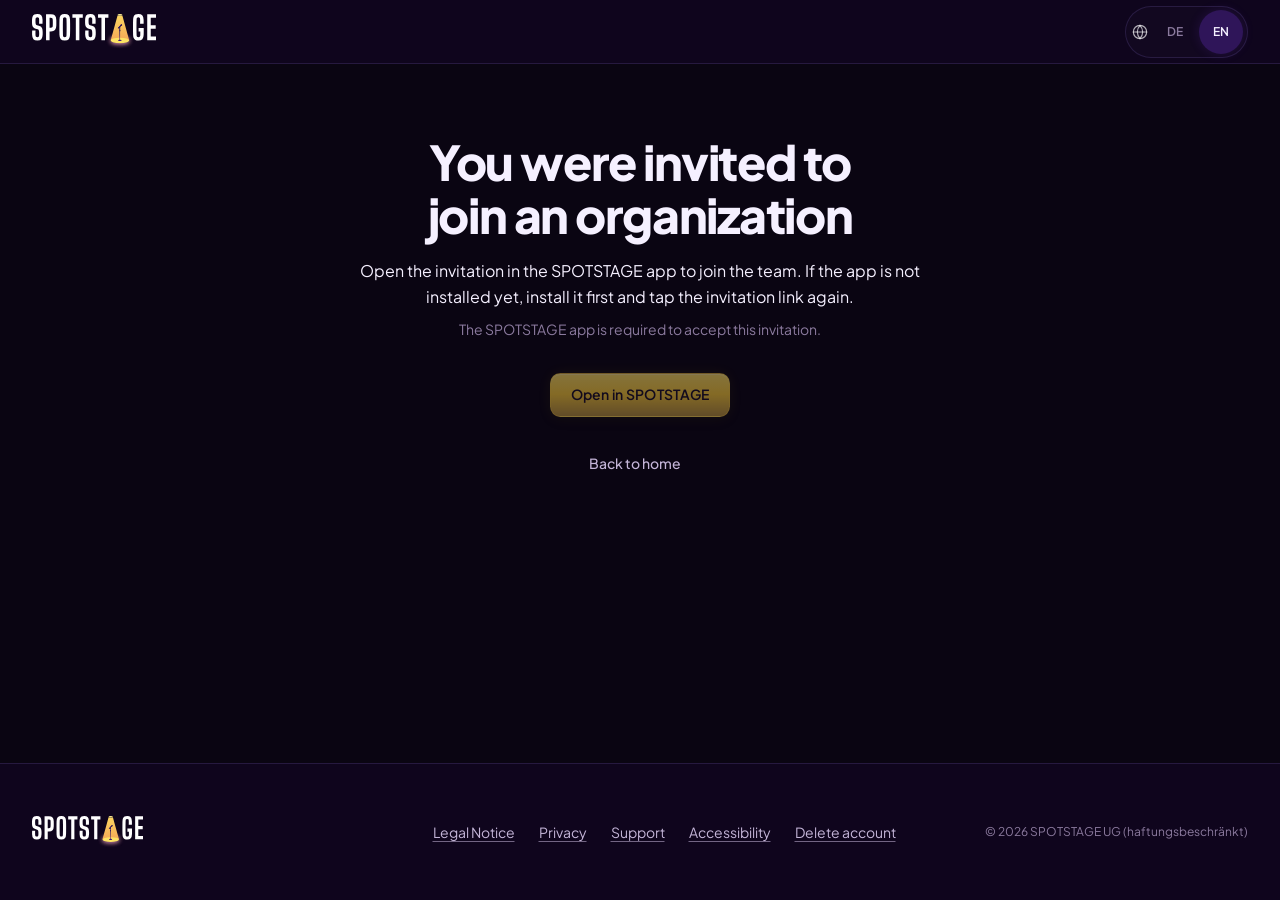
==== org/invite/index.html @ 80bb533e "feat: add Android App Links for organization invites" ====
<!DOCTYPE html>
<html lang="de">
<head>
  <meta charset="UTF-8">
  <meta name="viewport" content="width=device-width, initial-scale=1.0">
  <link rel="icon" href="/images/favicon/favicon.ico" sizes="48x48">
  <link rel="icon" href="/images/favicon/favicon.svg" type="image/svg+xml">
  <link rel="icon" href="/images/favicon/favicon-96x96.png" type="image/png" sizes="96x96">
  <link rel="apple-touch-icon" href="/images/favicon/apple-touch-icon.png">
  <link rel="manifest" href="/images/favicon/site.webmanifest">
  <meta name="theme-color" content="#0d0719">
  <meta name="description" content="Organisationseinladung | SPOTSTAGE" data-i18n-attr="invite.metaDescription:content">
  <title data-i18n="invite.metaTitle">Organisationseinladung | SPOTSTAGE</title>
  <link rel="canonical" href="https://spotstage.app/org/invite">
  <link rel="stylesheet" href="/css/styles.css">
</head>
<body class="invite-page">

  <a href="#main-content" class="skip-link" data-i18n="a11y.skipToMain">Zum Hauptinhalt springen</a>

  <header class="site-header" id="site-header">
    <div class="container site-header__inner">
      <a href="/" class="site-header__logo" data-i18n-attr="logo.ariaHome:aria-label">
        <img src="/images/logo/spotstage_logo.svg" alt="" width="160" height="46">
        <span class="sr-only">SPOTSTAGE</span>
      </a>

      <div class="site-header__actions">
        <div class="lang-switch" role="group" data-i18n-attr="lang.switchAria:aria-label">
          <span class="lang-switch__icon" aria-hidden="true">
            <svg xmlns="http://www.w3.org/2000/svg" width="16" height="16" viewBox="0 0 24 24" fill="none" stroke="currentColor" stroke-width="1.75" stroke-linecap="round" stroke-linejoin="round" focusable="false">
              <circle cx="12" cy="12" r="10"/>
              <path d="M2 12h20"/>
              <path d="M12 2a15.3 15.3 0 0 1 4 10 15.3 15.3 0 0 1-4 10 15.3 15.3 0 0 1-4-10 15.3 15.3 0 0 1 4-10z"/>
            </svg>
          </span>
          <button type="button" class="lang-switch__btn is-active" data-locale="de" aria-pressed="true" data-i18n-attr="lang.activeDe:aria-label">DE</button>
          <button type="button" class="lang-switch__btn" data-locale="en" aria-pressed="false" data-i18n-attr="lang.labelEn:aria-label">EN</button>
        </div>
      </div>
    </div>
  </header>

  <main id="main-content">
    <section class="section section--invite" aria-labelledby="invite-heading">
      <div class="container container--narrow invite-page__content">
        <h1 id="invite-heading" data-i18n="invite.headline">Du wurdest zu einer Organisation eingeladen</h1>
        <p class="invite-page__lead" data-i18n="invite.lead">
          Öffne die Einladung in der SPOTSTAGE-App, um dem Team beizutreten. Falls die App noch nicht installiert ist, installiere sie zuerst und tippe danach erneut auf den Einladungslink.
        </p>
        <p class="invite-page__hint" data-i18n="invite.hint">
          Die SPOTSTAGE-App wird benötigt, um die Einladung anzunehmen.
        </p>
        <div class="invite-page__actions">
          <a href="#" id="invite-open-app" class="vision__cta-btn invite-page__cta" data-i18n="invite.openInApp">
            In SPOTSTAGE öffnen
          </a>
        </div>
        <p class="invite-page__fallback">
          <a href="/" class="legal-page__back-link" data-i18n="invite.backToHome">Zur Startseite</a>
        </p>
      </div>
    </section>
  </main>

  <footer class="site-footer">
    <div class="container site-footer__inner">
      <div class="site-footer__brand">
        <a href="/" class="site-footer__logo" data-i18n-attr="logo.ariaHome:aria-label">
          <img src="/images/logo/spotstage_logo.svg" alt="" width="160" height="46">
          <span class="sr-only">SPOTSTAGE</span>
        </a>
      </div>
      <nav class="site-footer__nav" aria-label="Footer-Navigation" data-i18n-attr="footer.navAria:aria-label">
        <ul class="site-footer__list">
          <li><a href="/impressum.html" class="site-footer__link" data-i18n="footer.legalNotice">Impressum</a></li>
          <li><a href="/datenschutz.html" class="site-footer__link" data-i18n="footer.privacy">Datenschutz</a></li>
          <li><a href="/support.html" class="site-footer__link" data-i18n="footer.support">Support</a></li>
          <li><a href="/barrierefreiheit.html" class="site-footer__link" data-i18n="footer.accessibility">Barrierefreiheit</a></li>
          <li><a href="/account-loeschen.html" class="site-footer__link" data-i18n="footer.accountDeletion">Account löschen</a></li>
        </ul>
      </nav>
      <p class="site-footer__copy" data-i18n="footer.copyright">© 2026 SPOTSTAGE UG (haftungsbeschränkt)</p>
    </div>
  </footer>

  <script src="/js/translations.js"></script>
  <script src="/js/i18n.js" defer></script>
  <script src="/js/app.js" defer></script>
  <script src="/js/org-invite.js" defer></script>
</body>
</html>
---- css/styles.css ----
/* ==========================================================================
   SPOTSTAGE Website – Styles Foundation
   ========================================================================== */

@import url("fonts.css");

/* --------------------------------------------------------------------------
   CSS Custom Properties
   -------------------------------------------------------------------------- */

:root {
  /* Brand Colors */
  --color-bg-primary: #0a0512;
  --color-test: #100b32;
  --color-bg-secondary: #0f051d;
  --color-bg-elevated: #1e1033;
  --color-bg-card: rgba(30, 16, 51, 0.6);

  --color-purple: #7c3aed;
  --color-purple-light: #a78bfa;
  --color-purple-dark: #5b21b6;

  --color-gold: #d4a853;
  --color-gold-light: #e8c97a;
  --color-gold-dark: #b8923f;

  --gradient-divider: linear-gradient(
    90deg,
    transparent 0%,
    rgba(124, 58, 237, 0.4) 20%,
    rgba(200, 170, 255, 0.55) 50%,
    rgba(212, 168, 83, 0.4) 80%,
    transparent 100%
  );

  /* Audience semantics: Artists = yellow, Organizers = purple/lavender */
  --color-artists: #fecf39;
  --color-organizers: #b78cff;
  --color-artists-soft: rgba(254, 207, 57, 0.16);
  --color-organizers-soft: rgba(183, 140, 255, 0.16);
  --glow-artists: 0 0 36px rgba(254, 207, 57, 0.28);
  --glow-organizers: 0 0 36px rgba(183, 140, 255, 0.32);

  --color-text-primary: #f5f0ff;
  --color-text-secondary: #c4b5d8;
  --color-text-muted: #8b7a9e;

  --color-border: rgba(167, 139, 250, 0.15);
  --color-border-gold: rgba(212, 168, 83, 0.3);

  /* Spotlight */
  --spotlight-color: rgba(124, 58, 237, 0.25);
  --spotlight-gold: rgba(212, 168, 83, 0.08);

  /* Typography */
  --font-family-base: "Plus Jakarta Sans", system-ui, -apple-system, "Segoe UI", Roboto, "Helvetica Neue", Arial, sans-serif;
  --font-family-heading: var(--font-family-base);

  /* Hero */
  --hero-container-max: 88rem;
  --hero-spotlight-gold: rgba(255, 224, 102, 0.55);
  --hero-spotlight-purple: rgba(124, 58, 237, 0.5);
  --hero-spotlight-ambient: rgba(91, 33, 182, 0.35);
  --hero-spotlight-stage: rgba(255, 224, 102, 0.45);
  --hero-phone-shadow:
    0 0 0 1px rgba(167, 139, 250, 0.35),
    0 28px 72px rgba(0, 0, 0, 0.55),
    0 0 72px rgba(124, 58, 237, 0.4);

  --font-size-xs: 0.75rem;
  --font-size-sm: 0.875rem;
  --font-size-base: 1rem;
  --font-size-lg: 1.125rem;
  --font-size-xl: 1.25rem;
  --font-size-2xl: 1.5rem;
  --font-size-3xl: 2rem;
  --font-size-4xl: 2.5rem;
  --font-size-5xl: 3rem;
  --font-size-6xl: 3.75rem;
  --font-size-hero: 4.25rem;

  --font-weight-normal: 400;
  --font-weight-medium: 500;
  --font-weight-semibold: 600;
  --font-weight-bold: 700;
  --font-weight-extrabold: 800;

  --line-height-tight: 1.2;
  --line-height-base: 1.6;
  --line-height-relaxed: 1.75;

  --letter-spacing-tight: -0.02em;
  --letter-spacing-wide: 0.05em;

  /* Spacing */
  --space-xs: 0.25rem;
  --space-sm: 0.5rem;
  --space-md: 1rem;
  --space-lg: 1.5rem;
  --space-xl: 2rem;
  --space-2xl: 3rem;
  --space-3xl: 4rem;
  --space-4xl: 6rem;

  /* Layout */
  --container-max: 72rem;
  --container-narrow: 48rem;
  --container-padding: var(--space-md);

  --header-height: 4rem;

  /* Focus (WCAG 2.4.7) */
  --focus-ring-color: var(--color-purple-light);
  --focus-ring-width: 2px;
  --focus-ring-offset: 3px;

  /* Borders & Radius */
  --radius-sm: 0.375rem;
  --radius-md: 0.75rem;
  --radius-lg: 1rem;
  --radius-xl: 1.5rem;
  --radius-full: 9999px;

  /* Shadows */
  --shadow-sm: 0 1px 2px rgba(0, 0, 0, 0.3);
  --shadow-md: 0 4px 12px rgba(0, 0, 0, 0.4);
  --shadow-lg: 0 8px 32px rgba(0, 0, 0, 0.5);
  --shadow-glow-purple: 0 0 40px rgba(124, 58, 237, 0.3);
  --shadow-glow-gold: 0 0 30px rgba(212, 168, 83, 0.2);

  /* Transitions */
  --transition-fast: 150ms ease;
  --transition-base: 250ms ease;
  --transition-slow: 400ms ease;

  /* Breakpoints (reference – used in media queries below) */
  /* sm: 640px | md: 768px | lg: 1024px | xl: 1280px */
}

/* --------------------------------------------------------------------------
   Global Reset
   -------------------------------------------------------------------------- */

*,
*::before,
*::after {
  box-sizing: border-box;
}

* {
  margin: 0;
  padding: 0;
}

html {
  scroll-behavior: smooth;
  -webkit-text-size-adjust: 100%;
}

@media (prefers-reduced-motion: reduce) {
  html {
    scroll-behavior: auto;
  }

  *,
  *::before,
  *::after {
    animation-duration: 0.01ms !important;
    animation-iteration-count: 1 !important;
    transition-duration: 0.01ms !important;
  }
}

body {
  font-family: var(--font-family-base);
  font-size: var(--font-size-base);
  font-weight: var(--font-weight-normal);
  line-height: var(--line-height-base);
  color: var(--color-text-primary);
  background-color: var(--color-bg-primary);
  min-height: 100vh;
  min-height: 100dvh;
  display: flex;
  flex-direction: column;
  -webkit-font-smoothing: antialiased;
  -moz-osx-font-smoothing: grayscale;
}

#main-content {
  flex: 1 0 auto;
}

#main-content:focus {
  outline: none;
}

:where(section[id], [id="hero"], [id="benefits"], [id="how-it-works"], [id="future-categories"], [id="download"]) {
  scroll-margin-top: calc(var(--header-height) + 0.75rem);
}

/* Skip link – first focusable element */
.skip-link {
  position: fixed;
  top: 0.75rem;
  left: 0.75rem;
  z-index: 200;
  display: inline-flex;
  align-items: center;
  min-height: 2.75rem;
  padding: 0.5rem 1rem;
  font-size: var(--font-size-sm);
  font-weight: var(--font-weight-semibold);
  color: var(--color-bg-primary);
  background: var(--color-gold-light);
  border-radius: var(--radius-sm);
  box-shadow: var(--shadow-md);
  clip: rect(0 0 0 0);
  clip-path: inset(50%);
  overflow: hidden;
  white-space: nowrap;
}

.skip-link:focus,
.skip-link:focus-visible {
  clip: auto;
  clip-path: none;
  overflow: visible;
  outline: var(--focus-ring-width) solid var(--color-text-primary);
  outline-offset: var(--focus-ring-offset);
}

/* Shared focus ring for controls without bespoke styles */
.nav-toggle:focus-visible,
.lang-switch__btn:focus-visible {
  outline: var(--focus-ring-width) solid var(--focus-ring-color);
  outline-offset: var(--focus-ring-offset);
  border-radius: var(--radius-sm);
}

@media (forced-colors: active) {
  .skip-link:focus-visible,
  .nav-toggle:focus-visible,
  .lang-switch__btn:focus-visible,
  .site-nav__link:focus-visible,
  .site-footer__link:focus-visible,
  .legal-page__link:focus-visible,
  .legal-page__back-link:focus-visible,
  .howto__switch-btn:focus-visible,
  .how-showcase__arrow:focus-visible,
  .how-showcase__dot:focus-visible,
  .vision__cta-btn:focus-visible {
    outline: 2px solid Highlight;
    outline-offset: 2px;
  }

  .howto__switch-btn.is-active,
  .lang-switch__btn.is-active,
  .how-showcase__dot.is-active {
    border: 2px solid Highlight;
  }
}

img,
picture,
video,
svg {
  display: block;
  max-width: 100%;
  height: auto;
}

input,
button,
textarea,
select {
  font: inherit;
  color: inherit;
}

a {
  color: var(--color-gold-light);
  text-decoration: none;
  transition: color var(--transition-fast);
}

a:hover {
  color: var(--color-gold);
}

ul,
ol {
  list-style: none;
}

button {
  cursor: pointer;
  background: none;
  border: none;
}

/* --------------------------------------------------------------------------
   Typography System
   -------------------------------------------------------------------------- */

h1, h2, h3, h4, h5, h6 {
  font-family: var(--font-family-heading);
  font-weight: var(--font-weight-bold);
  line-height: var(--line-height-tight);
  letter-spacing: var(--letter-spacing-tight);
  color: var(--color-text-primary);
}

h1 { font-size: var(--font-size-4xl); }
h2 { font-size: var(--font-size-3xl); }
h3 { font-size: var(--font-size-xl); }
h4 { font-size: var(--font-size-lg); }

p {
  color: var(--color-text-secondary);
}

.legal-page__back {
  margin-bottom: clamp(1.5rem, 4vw, 2rem);
}

.legal-page__back-link {
  display: inline-flex;
  align-items: center;
  gap: 0.45rem;
  min-height: 2.75rem;
  padding: 0.35rem 0.65rem 0.35rem 0.25rem;
  margin-left: -0.25rem;
  font-size: var(--font-size-sm);
  font-weight: var(--font-weight-medium);
  color: var(--color-text-secondary);
  border-radius: var(--radius-sm);
  transition:
    color 180ms ease,
    text-shadow 220ms ease,
    background-color 180ms ease;
}

.legal-page__back-link svg {
  flex-shrink: 0;
  opacity: 0.85;
}

.legal-page__back-link:hover {
  color: var(--color-gold-light);
  text-shadow: 0 0 12px rgba(254, 207, 57, 0.18);
}

.legal-page__back-link:focus-visible {
  color: var(--color-gold-light);
  outline: 2px solid var(--color-purple-light);
  outline-offset: 3px;
  background: rgba(124, 58, 237, 0.1);
}

.legal-page__intro {
  margin-top: calc(var(--space-sm) * -1);
  margin-bottom: var(--space-lg);
  font-size: var(--font-size-sm);
  color: var(--color-text-muted);
}

.legal-page__address {
  margin-bottom: var(--space-md);
  font-style: normal;
  line-height: 1.65;
  color: var(--color-text-secondary);
}

.legal-page__section {
  margin-bottom: clamp(1.75rem, 3.5vw, 2.35rem);
}

.legal-page__section .section--legal__subheading {
  margin-top: 0;
  margin-bottom: 0.75rem;
}

.legal-page__section .section--legal__subheading:first-child {
  margin-top: 0;
}

.legal-page__content {
  max-width: 50rem;
  font-size: 1rem;
  line-height: 1.7;
  color: rgba(228, 218, 245, 0.94);
}

.container--narrow.legal-page__content {
  max-width: 50rem;
}

.legal-page__list {
  margin: 0 0 1rem;
  padding-left: 1.35rem;
  color: rgba(228, 218, 245, 0.94);
}

.legal-page__list li {
  margin-bottom: 0.5rem;
  line-height: 1.7;
  padding-left: 0.15rem;
}

.legal-page__list li:last-child {
  margin-bottom: 0;
}

.legal-page__content p,
.legal-page__content li {
  font-size: 1rem;
  line-height: 1.7;
  color: rgba(228, 218, 245, 0.94);
}

.legal-page__content .legal-page__link {
  overflow-wrap: anywhere;
  word-break: break-word;
}

.legal-page__optional:empty {
  display: none;
}

.section--legal h1 {
  margin-bottom: clamp(1.5rem, 3.5vw, 2.25rem);
  font-size: clamp(1.875rem, 4.5vw, 2.375rem);
  line-height: 1.2;
  letter-spacing: var(--letter-spacing-tight);
}

.section--legal .legal-page__content > h1 {
  margin-top: 0;
}

.section--legal h2,
.section--legal__subheading {
  margin-top: var(--space-xl);
  margin-bottom: var(--space-sm);
  font-size: clamp(1.125rem, 2.2vw, 1.35rem);
  font-weight: var(--font-weight-semibold);
  line-height: 1.35;
  color: var(--color-text-primary);
  overflow-wrap: break-word;
}

.section--legal p {
  margin-bottom: 1rem;
}

.section--legal__note {
  margin-top: clamp(2rem, 4vw, 2.75rem);
  padding-top: var(--space-sm);
  font-size: var(--font-size-sm);
  color: var(--color-text-muted);
}

.legal-page__link {
  font-weight: var(--font-weight-medium);
  color: var(--color-gold-light);
  text-decoration: underline;
  text-underline-offset: 0.2em;
}

.legal-page__link:hover {
  color: var(--color-artists);
}

.legal-page__link:focus-visible {
  outline: 2px solid var(--color-purple-light);
  outline-offset: 3px;
}

/* --------------------------------------------------------------------------
   Container System
   -------------------------------------------------------------------------- */

.container {
  width: 100%;
  max-width: var(--container-max);
  margin-inline: auto;
  padding-inline: var(--container-padding);
}

.container--narrow {
  max-width: var(--container-narrow);
}

.container--wide {
  max-width: var(--hero-container-max);
}

/* --------------------------------------------------------------------------
   Utility Classes
   -------------------------------------------------------------------------- */

.sr-only {
  position: absolute;
  width: 1px;
  height: 1px;
  padding: 0;
  margin: -1px;
  overflow: hidden;
  clip: rect(0, 0, 0, 0);
  white-space: nowrap;
  border: 0;
}

.text-center { text-align: center; }
.text-gold { color: var(--color-gold); }
.text-purple { color: var(--color-purple-light); }
.text-muted { color: var(--color-text-muted); }

.visually-hidden-focusable:not(:focus):not(:focus-within) {
  position: absolute;
  width: 1px;
  height: 1px;
  overflow: hidden;
  clip: rect(0, 0, 0, 0);
}

/* --------------------------------------------------------------------------
   Spotlight Background Helpers
   -------------------------------------------------------------------------- */

.spotlight-bg {
  position: relative;
  overflow: hidden;
}

.spotlight-bg::before {
  content: "";
  position: absolute;
  inset: 0;
  background:
    radial-gradient(ellipse 80% 60% at 50% 0%, var(--spotlight-color), transparent 70%),
    radial-gradient(ellipse 50% 40% at 80% 20%, var(--spotlight-gold), transparent 60%);
  pointer-events: none;
  z-index: 0;
}

.spotlight-bg > .container {
  position: relative;
  z-index: 1;
}

/* --------------------------------------------------------------------------
   Buttons
   -------------------------------------------------------------------------- */

.btn {
  display: inline-flex;
  align-items: center;
  justify-content: center;
  gap: var(--space-sm);
  padding: var(--space-sm) var(--space-lg);
  font-size: var(--font-size-base);
  font-weight: var(--font-weight-semibold);
  line-height: 1;
  border-radius: var(--radius-full);
  border: 2px solid transparent;
  transition:
    background-color var(--transition-base),
    border-color var(--transition-base),
    color var(--transition-base),
    box-shadow var(--transition-base),
    transform var(--transition-fast);
  white-space: nowrap;
}

.btn:hover {
  transform: translateY(-1px);
}

.btn:active {
  transform: translateY(0);
}

.btn--primary {
  background: linear-gradient(135deg, var(--color-gold), var(--color-gold-dark));
  color: var(--color-bg-primary);
  box-shadow: var(--shadow-glow-gold);
}

.btn--primary:hover {
  color: var(--color-bg-primary);
  box-shadow: var(--shadow-glow-gold), var(--shadow-md);
}

.btn--secondary {
  background: transparent;
  color: var(--color-text-primary);
  border-color: var(--color-border-gold);
}

.btn--secondary:hover {
  color: var(--color-gold-light);
  border-color: var(--color-gold);
  background: rgba(212, 168, 83, 0.08);
}

.btn--store {
  min-width: 10rem;
}

/* --------------------------------------------------------------------------
   Cards
   -------------------------------------------------------------------------- */

.card {
  padding: var(--space-xl);
  background: var(--color-bg-card);
  border: 1px solid var(--color-border);
  border-radius: var(--radius-lg);
  backdrop-filter: blur(8px);
  transition:
    border-color var(--transition-base),
    box-shadow var(--transition-base);
}

.card:hover {
  border-color: var(--color-border-gold);
  box-shadow: var(--shadow-glow-purple);
}

.card--compact {
  padding: var(--space-lg);
}

.card__title {
  margin-bottom: var(--space-sm);
  font-size: var(--font-size-lg);
}

.card__text {
  font-size: var(--font-size-sm);
}

/* --------------------------------------------------------------------------
   Grid
   -------------------------------------------------------------------------- */

.grid {
  display: grid;
  gap: var(--space-lg);
}

.grid--3 {
  grid-template-columns: 1fr;
}

.grid--4 {
  grid-template-columns: 1fr;
}

/* --------------------------------------------------------------------------
   Sections
   -------------------------------------------------------------------------- */

.section {
  padding-block: var(--space-3xl);
}

.section--alt {
  background-color: var(--color-bg-secondary);
}


.section--download {
  position: relative;
  overflow: hidden;
  padding-block: clamp(4.5rem, 10vw, 7rem);
  background:
    radial-gradient(ellipse 60% 50% at 50% 0%, rgba(124, 58, 237, 0.14) 0%, transparent 65%),
    radial-gradient(ellipse 55% 42% at 50% 100%, rgba(254, 207, 57, 0.07) 0%, transparent 68%),
    linear-gradient(180deg, var(--color-bg-primary) 0%, #0b0614 48%, var(--color-bg-primary) 100%);
}

.section--legal {
  padding-block: clamp(2.5rem, 6vw, 4rem);
  padding-bottom: clamp(3.25rem, 8vw, 5.5rem);
}

.section__header {
  text-align: center;
  margin-bottom: var(--space-2xl);
  max-width: 40rem;
  margin-inline: auto;
}

.section__heading {
  margin-bottom: var(--space-md);
}

.section__subheading {
  font-size: var(--font-size-lg);
  color: var(--color-text-secondary);
  line-height: var(--line-height-base);
}

/* --------------------------------------------------------------------------
   Benefits Area – Comparison Layout
   -------------------------------------------------------------------------- */

@keyframes benefit-icon-glow {
  0%, 100% {
    box-shadow: 0 0 12px rgba(124, 58, 237, 0.08);
  }
  50% {
    box-shadow: 0 0 16px rgba(124, 58, 237, 0.18);
  }
}

@keyframes benefit-icon-glow-gold {
  0%, 100% {
    box-shadow: 0 0 12px rgba(255, 224, 102, 0.06);
  }
  50% {
    box-shadow: 0 0 16px rgba(255, 224, 102, 0.14);
  }
}

@keyframes comparison-divider-pulse {
  0%, 100% {
    opacity: 0.55;
  }
  50% {
    opacity: 0.9;
  }
}

.benefits-area {
  position: relative;
  overflow: hidden;
  background:
    radial-gradient(ellipse 55% 45% at 8% 28%, rgba(124, 58, 237, 0.13) 0%, transparent 72%),
    radial-gradient(ellipse 55% 45% at 92% 28%, rgba(212, 168, 83, 0.09) 0%, transparent 72%),
    radial-gradient(ellipse 70% 35% at 50% 100%, rgba(255, 224, 102, 0.05) 0%, transparent 68%),
    linear-gradient(180deg, var(--color-bg-primary) 0%, #0b0614 48%, var(--color-bg-primary) 100%);
}

.benefits-area__atmosphere {
  position: absolute;
  inset: 0;
  pointer-events: none;
  z-index: 0;
  background:
    radial-gradient(ellipse 40% 28% at 50% 72%, rgba(91, 33, 182, 0.08) 0%, transparent 70%);
}

.section--comparison,
.section--benefits-cta {
  position: relative;
  z-index: 1;
  background: transparent;
}

.section--comparison {
  padding-block: var(--space-2xl);
  padding-bottom: var(--space-lg);
}

.section--benefits-cta {
  padding-top: var(--space-md);
  padding-bottom: var(--space-3xl);
}

/* Intro */

.comparison__intro {
  text-align: center;
  max-width: 46rem;
  margin: 0 auto var(--space-xl);
}

.comparison__heading {
  margin-bottom: var(--space-md);
  font-size: clamp(var(--font-size-3xl), 5vw, var(--font-size-5xl));
  font-weight: var(--font-weight-extrabold);
  line-height: 1.05;
  letter-spacing: var(--letter-spacing-tight);
  text-wrap: balance;
  color: var(--color-text-primary);
}

.comparison__accent--artists,
.comparison__accent--gold {
  color: var(--color-artists);
  text-shadow: var(--glow-artists);
}

.comparison__accent--organizers,
.comparison__accent--purple {
  color: var(--color-organizers);
  text-shadow: var(--glow-organizers);
}

.comparison__subline {
  margin: 0 auto;
  max-width: 36rem;
  font-size: clamp(var(--font-size-base), 1.9vw, var(--font-size-lg));
  line-height: 1.55;
  color: rgba(245, 240, 255, 0.78);
}

/* Two-column comparison */

.comparison {
  display: grid;
  grid-template-columns: 1fr;
  gap: var(--space-lg);
}

.comparison__divider {
  position: relative;
  width: min(100%, 14rem);
  height: 1px;
  margin-inline: auto;
  background: var(--gradient-divider);
  animation: comparison-divider-pulse 8s ease-in-out infinite;
}

.comparison__panel {
  position: relative;
  overflow: hidden;
  padding: var(--space-md) var(--space-lg);
  border-radius: var(--radius-xl);
  border: 1px solid var(--color-border);
  background: linear-gradient(
    165deg,
    rgba(30, 16, 50, 0.72) 0%,
    rgba(18, 10, 32, 0.62) 50%,
    rgba(14, 8, 24, 0.7) 100%
  );
  backdrop-filter: blur(10px);
  box-shadow:
    inset 0 1px 0 rgba(255, 255, 255, 0.05),
    0 8px 28px rgba(0, 0, 0, 0.2);
}

.comparison__panel::before {
  content: "";
  position: absolute;
  width: 14rem;
  height: 14rem;
  border-radius: var(--radius-full);
  filter: blur(48px);
  pointer-events: none;
  opacity: 0.45;
}

.comparison__panel--artist {
  border-color: rgba(254, 207, 57, 0.26);
  border-top-color: rgba(254, 207, 57, 0.34);
  border-left-color: rgba(254, 207, 57, 0.3);
  background: linear-gradient(
    158deg,
    rgba(32, 26, 44, 0.74) 0%,
    rgba(24, 18, 36, 0.64) 48%,
    rgba(16, 12, 28, 0.72) 100%
  );
  box-shadow:
    inset 0 1px 0 rgba(254, 207, 57, 0.08),
    inset 0 0 48px rgba(254, 207, 57, 0.05),
    0 0 28px rgba(254, 207, 57, 0.08),
    0 8px 28px rgba(0, 0, 0, 0.22);
}

.comparison__panel--artist::before {
  top: -5rem;
  left: -4rem;
  background: rgba(254, 207, 57, 0.22);
}

.comparison__panel--organizer {
  border-color: rgba(167, 139, 250, 0.28);
  border-top-color: rgba(167, 139, 250, 0.36);
  border-right-color: rgba(124, 58, 237, 0.32);
  background: linear-gradient(
    158deg,
    rgba(40, 22, 68, 0.76) 0%,
    rgba(26, 14, 46, 0.64) 48%,
    rgba(16, 10, 30, 0.72) 100%
  );
  box-shadow:
    inset 0 1px 0 rgba(167, 139, 250, 0.1),
    inset 0 0 48px rgba(124, 58, 237, 0.07),
    0 0 28px rgba(124, 58, 237, 0.1),
    0 8px 28px rgba(0, 0, 0, 0.22);
}

.comparison__panel--organizer::before {
  top: -5rem;
  right: -4rem;
  left: auto;
  background: rgba(124, 58, 237, 0.28);
}

.comparison__panel-header {
  position: relative;
  z-index: 1;
  margin-bottom: var(--space-md);
  padding-bottom: var(--space-sm);
  border-bottom: 1px solid var(--color-border);
}

.comparison__panel--artist .comparison__panel-header {
  border-bottom-color: rgba(254, 207, 57, 0.2);
}

.comparison__panel--organizer .comparison__panel-header {
  border-bottom-color: rgba(167, 139, 250, 0.28);
}

.comparison__panel-title {
  margin-bottom: var(--space-xs);
  font-size: clamp(var(--font-size-xl), 2.5vw, var(--font-size-2xl));
  font-weight: var(--font-weight-bold);
  line-height: var(--line-height-tight);
  letter-spacing: var(--letter-spacing-tight);
}

.comparison__panel--artist .comparison__panel-title {
  color: var(--color-artists);
}

.comparison__panel--organizer  .comparison__panel-title {
  color: var(--color-organizers);
}

.comparison__panel--organizer .vision-card__title.comparison__panel-title {
  color: var(--color-organizers);
  margin-top: 1rem;
}

.comparison__panel-subline {
  margin: 0;
  font-size: var(--font-size-sm);
  font-weight: var(--font-weight-medium);
  color: rgba(245, 240, 255, 0.72);
}

.comparison__list {
  position: relative;
  z-index: 1;
  display: flex;
  flex-direction: column;
  gap: var(--space-sm);
}

/* Benefit items – icon left, text right */

.benefit-item {
  display: flex;
  align-items: flex-start;
  gap: var(--space-md);
  padding: var(--space-sm) var(--space-md);
  border-radius: var(--radius-md);
  border: 1px solid rgba(255, 255, 255, 0.05);
  background: rgba(255, 255, 255, 0.03);
  opacity: 0;
  transform: translateY(0.5rem);
  transition:
    opacity 0.32s ease var(--reveal-delay, 0ms),
    transform 0.32s ease var(--reveal-delay, 0ms),
    border-color var(--transition-fast),
    background-color var(--transition-fast);
}

.benefit-item.is-visible {
  opacity: 1;
  transform: translateY(0);
}

.benefit-item__icon {
  display: flex;
  align-items: center;
  justify-content: center;
  flex-shrink: 0;
  width: 2.875rem;
  height: 2.875rem;
  border-radius: var(--radius-full);
  transition:
    transform var(--transition-fast),
    box-shadow var(--transition-fast),
    border-color var(--transition-fast),
    filter var(--transition-fast);
}

.benefit-item__icon svg {
  width: 1.25rem;
  height: 1.25rem;
}

.benefit-item--purple {
  border-color: rgba(167, 139, 250, 0.14);
  background: rgba(124, 58, 237, 0.1);
}

.benefit-item--gold {
  border-color: rgba(255, 224, 102, 0.12);
  background: rgba(255, 224, 102, 0.05);
}

.benefit-item--purple .benefit-item__icon {
  border: 1px solid rgba(200, 170, 255, 0.45);
  background: linear-gradient(145deg, rgba(124, 58, 237, 0.38) 0%, rgba(91, 33, 182, 0.26) 100%);
  color: #d4c0ff;
  animation: benefit-icon-glow 7s ease-in-out infinite;
}

.benefit-item--gold .benefit-item__icon {
  border: 1px solid rgba(255, 224, 102, 0.38);
  background: linear-gradient(145deg, rgba(255, 224, 102, 0.22) 0%, rgba(232, 201, 122, 0.14) 100%);
  color: #ffe066;
  animation: benefit-icon-glow-gold 7s ease-in-out infinite;
}

.benefit-item__body {
  flex: 1;
  min-width: 0;
}

.benefit-item__title {
  margin: 0 0 0.2rem;
  font-size: var(--font-size-base);
  font-weight: var(--font-weight-bold);
  line-height: 1.25;
  color: var(--color-text-primary);
  letter-spacing: -0.01em;
}

.benefit-item__text {
  margin: 0;
  font-size: var(--font-size-xs);
  line-height: 1.45;
  color: var(--color-text-secondary);
}

@media (hover: hover) {
  .benefit-item:hover {
    border-color: rgba(167, 139, 250, 0.22);
    background: rgba(124, 58, 237, 0.14);
    transform: translateX(3px);
  }

  .benefit-item.is-visible:hover {
    transform: translateX(3px);
  }

  .benefit-item--gold:hover {
    border-color: rgba(255, 224, 102, 0.22);
    background: rgba(255, 224, 102, 0.08);
  }

  .benefit-item:hover .benefit-item__icon {
    transform: scale(1.05);
    filter: brightness(1.12);
  }

  .benefit-item--purple:hover .benefit-item__icon {
    box-shadow: 0 0 22px rgba(124, 58, 237, 0.32);
  }

  .benefit-item--gold:hover .benefit-item__icon {
    box-shadow: 0 0 22px rgba(255, 224, 102, 0.22);
  }
}

@media (prefers-reduced-motion: reduce) {
  .benefit-item {
    opacity: 1;
    transform: none;
    transition: border-color var(--transition-fast), background-color var(--transition-fast);
  }

  .benefit-item__icon {
    animation: none !important;
  }

  .comparison__divider {
    animation: none !important;
  }

  @media (hover: hover) {
    .benefit-item:hover,
    .benefit-item.is-visible:hover {
      transform: none;
    }

    .benefit-item:hover .benefit-item__icon {
      transform: none;
    }
  }
}

/* CTA */

.benefits-cta {
  display: flex;
  flex-direction: column;
  align-items: center;
  justify-content: center;
  gap: var(--space-md);
  max-width: 40rem;
  margin-inline: auto;
  padding: var(--space-lg) var(--space-md);
  border-radius: var(--radius-lg);
  text-align: center;
  border: 1px solid rgba(167, 139, 250, 0.12);
  background: rgba(18, 10, 32, 0.55);
  box-shadow: 0 8px 24px rgba(0, 0, 0, 0.18);
}

.benefits-cta__copy {
  display: flex;
  flex-direction: column;
  align-items: center;
  gap: var(--space-xs);
}

.benefits-cta__heading {
  margin: 0;
  font-size: clamp(var(--font-size-lg), 2.5vw, var(--font-size-xl));
  font-weight: var(--font-weight-bold);
  line-height: var(--line-height-tight);
  letter-spacing: var(--letter-spacing-tight);
}

.benefits-cta__text {
  margin: 0;
  font-size: var(--font-size-sm);
  line-height: 1.4;
  color: var(--color-text-muted);
}

.benefits-cta__stores {
  justify-content: center;
  animation: none;
}

.benefits-cta__stores .hero-section__store-badge {
  transition: opacity var(--transition-fast);
}

.benefits-cta__stores .hero-section__store-badge:hover {
  transform: none;
  box-shadow: none;
  filter: none;
  opacity: 0.88;
}

/* --------------------------------------------------------------------------
   Header & Navigation
   -------------------------------------------------------------------------- */

.site-header {
  position: sticky;
  top: 0;
  z-index: 100;
  height: var(--header-height);
  background: var(--color-bg-secondary);
  backdrop-filter: blur(12px);
  border-bottom: 1px solid var(--color-border);
}

.site-header__inner {
  display: flex;
  align-items: center;
  justify-content: space-between;
  gap: var(--space-md);
  height: 100%;
  max-width: var(--hero-container-max);
}

.site-header__logo {
  flex-shrink: 0;
}

.site-header__logo img {
  height: 2.25rem;
  width: auto;
}

.site-header__actions {
  display: flex;
  align-items: center;
  gap: var(--space-md);
  margin-left: auto;
  flex-shrink: 0;
}

.nav-toggle {
  display: flex;
  flex-direction: column;
  justify-content: center;
  flex: 0 0 auto;
  order: 3;
  gap: 5px;
  width: 2.75rem;
  height: 2.75rem;
  padding: var(--space-sm);
  z-index: 110;
  border-radius: var(--radius-sm);
}

.nav-toggle__bar {
  display: block;
  width: 100%;
  height: 2px;
  background-color: var(--color-text-primary);
  border-radius: var(--radius-full);
  transition: transform var(--transition-base), opacity var(--transition-base);
}

.nav-toggle[aria-expanded="true"] .nav-toggle__bar:nth-child(1) {
  transform: translateY(7px) rotate(45deg);
}

.nav-toggle[aria-expanded="true"] .nav-toggle__bar:nth-child(2) {
  opacity: 0;
}

.nav-toggle[aria-expanded="true"] .nav-toggle__bar:nth-child(3) {
  transform: translateY(-7px) rotate(-45deg);
}

.site-nav {
  display: none;
}

.site-nav__list {
  display: flex;
  flex-direction: column;
  gap: var(--space-md);
}

/* Mobile navigation overlay (< 1024px) */

body.nav-open {
  overflow: hidden;
}

body.nav-open .site-header,
body.nav-open .site-nav.is-open {
  touch-action: auto;
}

body.nav-open .site-header {
  z-index: 110;
  background: #0d0719;
  backdrop-filter: none;
  border-bottom-color: rgba(255, 255, 255, 0.06);
}

@media (max-width: 1023px) {
  body.nav-open .site-header__actions {
    gap: var(--space-lg);
  }

  body.nav-open .nav-toggle__bar {
    height: 1.5px;
  }

  .site-nav.is-open {
    display: block;
    position: fixed;
    top: var(--header-height);
    left: 0;
    right: 0;
    bottom: 0;
    z-index: 100;
    overflow-x: hidden;
    overflow-y: auto;
    overscroll-behavior: contain;
    -webkit-overflow-scrolling: touch;
    background:
      radial-gradient(
        circle at 85% 10%,
        rgba(126, 76, 255, 0.14),
        transparent 22rem
      ),
      linear-gradient(180deg, #0d0719 0%, #130a29 100%);
    animation: site-nav-overlay-in 220ms ease forwards;
  }

  .mobile-nav__inner {
    display: flex;
    flex-direction: column;
    width: 100%;
    min-height: 100%;
    padding:
      0.35rem 0
      max(1.5rem, env(safe-area-inset-bottom));
    animation: site-nav-panel-in 220ms ease forwards;
  }

  .mobile-nav__primary {
    flex: 0 0 auto;
  }

  .mobile-nav__links,
  .mobile-nav__cta {
    gap: 0;
    width: 100%;
    margin: 0;
    padding: 0;
    list-style: none;
  }

  .mobile-nav__links > li,
  .mobile-nav__cta > li {
    width: 100%;
  }

  .mobile-nav__cta-divider {
    height: 1px;
    margin: 0.5rem 1.5rem 0.15rem;
    background: rgba(255, 255, 255, 0.06);
  }

  .mobile-nav__links .site-nav__link,
  .mobile-nav__cta .site-nav__link {
    position: relative;
    z-index: 0;
    display: flex;
    align-items: center;
    justify-content: flex-start;
    width: 100%;
    min-height: 3.25rem;
    padding: 0.85rem 1.375rem;
    font-size: clamp(1.05rem, 4vw, 1.125rem);
    font-weight: var(--font-weight-semibold);
    color: rgba(235, 225, 255, 0.94);
    text-align: left;
    border-bottom: 1px solid rgba(255, 255, 255, 0.06);
    isolation: isolate;
    transition:
      color 180ms ease,
      text-shadow 220ms ease,
      transform 180ms ease;
  }

  .mobile-nav__cta .site-nav__link {
    border-bottom: none;
    margin-top: 0.15rem;
    padding-top: 1rem;
    padding-bottom: 1rem;
  }

  .mobile-nav__links .site-nav__link::before,
  .mobile-nav__cta .site-nav__link::before {
    content: "";
    position: absolute;
    left: 0.75rem;
    top: 50%;
    z-index: -1;
    width: min(18rem, 72%);
    height: 160%;
    border-radius: var(--radius-full);
    background:
      radial-gradient(
        ellipse at center,
        rgba(254, 207, 57, 0.18) 0%,
        rgba(214, 142, 255, 0.1) 42%,
        transparent 72%
      );
    filter: blur(12px);
    opacity: 0;
    pointer-events: none;
    transform: translateY(-50%) scale(0.94);
    transition:
      opacity 220ms ease,
      transform 220ms ease;
  }

  .mobile-nav__cta .site-nav__link::before {
    background:
      radial-gradient(
        ellipse at center,
        rgba(254, 207, 57, 0.28) 0%,
        rgba(254, 207, 57, 0.12) 40%,
        transparent 72%
      );
  }

  .mobile-nav__links .site-nav__link:hover,
  .mobile-nav__links .site-nav__link:focus-visible {
    color: #fff6cc;
    text-shadow: 0 0 14px rgba(254, 207, 57, 0.2);
    transform: translateX(3px);
  }

  .mobile-nav__links .site-nav__link:hover::before,
  .mobile-nav__links .site-nav__link:focus-visible::before {
    opacity: 1;
    transform: translateY(-50%) scale(1);
  }

  .mobile-nav__links .site-nav__link:focus-visible,
  .mobile-nav__cta .site-nav__link:focus-visible {
    outline: 2px solid var(--color-purple-light);
    outline-offset: -2px;
  }

  .mobile-nav__links .site-nav__link.is-active {
    color: #f8efd4;
    box-shadow: inset 3px 0 0 var(--color-artists);
    text-shadow: 0 0 10px rgba(254, 207, 57, 0.16);
  }

  .mobile-nav__links .site-nav__link.is-active::before {
    opacity: 0.45;
    transform: translateY(-50%) scale(0.98);
  }

  .mobile-nav__cta .site-nav__link--cta {
    color: var(--color-artists);
    font-weight: var(--font-weight-bold);
  }

  .mobile-nav__cta .site-nav__link--cta::after {
    content: "";
    flex-shrink: 0;
    width: 0.55rem;
    height: 0.55rem;
    margin-left: auto;
    border-right: 2px solid currentColor;
    border-bottom: 2px solid currentColor;
    transform: rotate(-45deg);
    opacity: 0.9;
    transition: transform 180ms ease;
  }

  .mobile-nav__cta .site-nav__link--cta:hover,
  .mobile-nav__cta .site-nav__link--cta:focus-visible {
    color: #fff0a8;
    text-shadow: 0 0 16px rgba(254, 207, 57, 0.28);
    transform: translateX(3px);
  }

  .mobile-nav__cta .site-nav__link--cta:hover::before,
  .mobile-nav__cta .site-nav__link--cta:focus-visible::before {
    opacity: 1;
    transform: translateY(-50%) scale(1);
  }

  .mobile-nav__cta .site-nav__link--cta:hover::after,
  .mobile-nav__cta .site-nav__link--cta:focus-visible::after {
    transform: rotate(-45deg) translate(2px, -2px);
  }

  .mobile-nav__cta .site-nav__link--cta.is-active {
    color: var(--color-artists);
    box-shadow: inset 3px 0 0 rgba(254, 207, 57, 0.75);
  }

  .mobile-nav__footer {
    margin-top: auto;
    padding:
      1.35rem 1.5rem
      max(0.5rem, env(safe-area-inset-bottom));
    border-top: 1px solid rgba(255, 255, 255, 0.06);
  }

  .mobile-nav__claim {
    margin: 0 0 0.85rem;
    max-width: 16rem;
    font-size: var(--font-size-sm);
    line-height: 1.45;
    color: rgba(200, 188, 230, 0.72);
  }

  .mobile-nav__legal-links {
    display: flex;
    flex-wrap: wrap;
    gap: 0.35rem 1rem;
    margin: 0;
    padding: 0;
    list-style: none;
  }

  .mobile-nav__legal-link {
    display: inline-flex;
    align-items: center;
    min-height: 2.5rem;
    padding: 0.2rem 0;
    font-size: var(--font-size-xs);
    color: rgba(180, 168, 210, 0.82);
    transition: color 180ms ease;
  }

  .mobile-nav__legal-link:hover {
    color: var(--color-gold-light);
  }

  .mobile-nav__legal-link:focus-visible {
    color: var(--color-gold-light);
    outline: 2px solid var(--color-purple-light);
    outline-offset: 3px;
    border-radius: var(--radius-sm);
  }
}

@keyframes site-nav-overlay-in {
  from {
    opacity: 0;
  }

  to {
    opacity: 1;
  }
}

@keyframes site-nav-panel-in {
  from {
    opacity: 0;
    transform: translateY(-8px);
  }

  to {
    opacity: 1;
    transform: translateY(0);
  }
}

@media (prefers-reduced-motion: reduce) {
  .site-nav.is-open,
  .site-nav__panel,
  .mobile-nav__inner {
    animation: none;
  }

  .mobile-nav__links .site-nav__link:hover,
  .mobile-nav__links .site-nav__link:focus-visible,
  .mobile-nav__cta .site-nav__link--cta:hover,
  .mobile-nav__cta .site-nav__link--cta:focus-visible {
    transform: none;
  }

  .mobile-nav__cta .site-nav__link--cta:hover::after,
  .mobile-nav__cta .site-nav__link--cta:focus-visible::after {
    transform: rotate(-45deg);
  }
}

.site-nav__list > li {
  overflow: visible;
}

.site-nav__link {
  position: relative;
  z-index: 0;
  display: inline-flex;
  align-items: center;
  justify-content: center;
  padding: var(--space-sm) 0;
  font-size: var(--font-size-lg);
  font-weight: var(--font-weight-medium);
  color: var(--color-text-primary);
  isolation: isolate;
  transition:
    color 180ms ease,
    text-shadow 220ms ease,
    transform 180ms ease;
}

.site-nav__link::before {
  content: "";
  position: absolute;
  left: 50%;
  top: 50%;
  z-index: -1;
  width: 130%;
  height: 200%;
  border-radius: var(--radius-full);
  background:
    radial-gradient(
      ellipse at center,
      rgba(254, 207, 57, 0.22) 0%,
      rgba(254, 207, 57, 0.12) 35%,
      rgba(214, 142, 255, 0.08) 55%,
      transparent 78%
    );
  filter: blur(14px);
  opacity: 0;
  pointer-events: none;
  transform: translate(-50%, -50%) scale(0.9);
  transition:
    opacity 220ms ease,
    transform 220ms ease,
    filter 220ms ease;
}

.site-nav__link--cta {
  color: var(--color-artists);
}

/* Touch / coarse pointer: keep hover minimal, no spotlight bloom */
@media (hover: none) {
  .site-nav__link:active,
  .site-nav__link.is-active {
    color: var(--color-gold-light);
  }

  .site-nav__link--cta:active,
  .site-nav__link--cta.is-active {
    color: var(--color-artists);
  }
}

/* Desktop pointer: spotlight hover, focus and active section */
@media (hover: hover) and (pointer: fine) {
  .site-nav__link:hover,
  .site-nav__link:focus-visible {
    color: #fff6cc;
    text-shadow:
      0 0 10px rgba(254, 207, 57, 0.35),
      0 0 24px rgba(254, 207, 57, 0.18);
    transform: translateY(-1px);
  }

  .site-nav__link:hover::before,
  .site-nav__link:focus-visible::before {
    opacity: 1;
    transform: translate(-50%, -50%) scale(1);
  }

  .site-nav__link.is-active {
    color: #f8efd4;
    text-shadow:
      0 0 8px rgba(254, 207, 57, 0.22),
      0 0 18px rgba(254, 207, 57, 0.1);
  }

  .site-nav__link.is-active::before {
    opacity: 0.55;
    transform: translate(-50%, -50%) scale(0.95);
  }

  .site-nav__link.is-active:hover,
  .site-nav__link.is-active:focus-visible {
    color: #fff6cc;
    text-shadow:
      0 0 10px rgba(254, 207, 57, 0.35),
      0 0 24px rgba(254, 207, 57, 0.18);
  }

  .site-nav__link.is-active:hover::before,
  .site-nav__link.is-active:focus-visible::before {
    opacity: 1;
    transform: translate(-50%, -50%) scale(1);
  }

  .site-nav__link--cta.is-active {
    color: var(--color-artists);
    text-shadow:
      0 0 8px rgba(254, 207, 57, 0.28),
      0 0 16px rgba(254, 207, 57, 0.12);
  }

  .site-nav__link--cta:hover,
  .site-nav__link--cta:focus-visible {
    color: #fff0a8;
  }
}

.site-nav__link:focus-visible {
  outline: 2px solid var(--color-purple-light);
  outline-offset: 4px;
}

@media (prefers-reduced-motion: reduce) {
  .site-nav__link,
  .site-nav__link::before {
    transition-duration: 0.01ms;
  }

  .site-nav__link:hover,
  .site-nav__link:focus-visible,
  .site-nav__link.is-active:hover,
  .site-nav__link.is-active:focus-visible {
    transform: none;
  }
}

/* Language switch */

.lang-switch {
  display: inline-flex;
  align-items: center;
  flex: 0 0 auto;
  order: 2;
  gap: 2px;
  min-width: 5.5rem;
  padding: 3px 4px 3px 6px;
  border-radius: var(--radius-full);
  border: 1px solid var(--color-border);
  background: rgba(20, 10, 36, 0.6);
}

.lang-switch__icon {
  display: inline-flex;
  align-items: center;
  justify-content: center;
  flex: 0 0 auto;
  width: 1rem;
  height: 1rem;
  margin-right: 0.2rem;
  color: rgba(255, 255, 255, 0.68);
}

.lang-switch__icon svg {
  display: block;
  width: 100%;
  height: 100%;
}

.lang-switch__btn {
  min-width: 2.75rem;
  min-height: 2.75rem;
  padding: 0.35rem 0.55rem;
  font-size: var(--font-size-xs);
  font-weight: var(--font-weight-semibold);
  letter-spacing: 0.04em;
  color: var(--color-text-muted);
  border-radius: var(--radius-full);
  transition:
    color var(--transition-fast),
    background-color var(--transition-fast);
}

.lang-switch__btn:hover {
  color: var(--color-text-primary);
}

.lang-switch__btn.is-active {
  color: var(--color-text-primary);
  background: rgba(124, 58, 237, 0.28);
  box-shadow: 0 0 12px rgba(124, 58, 237, 0.15);
}

/* --------------------------------------------------------------------------
   Hero Section
   -------------------------------------------------------------------------- */

.hero-section {
  position: relative;
  min-height: calc(100svh - var(--header-height));
  display: flex;
  align-items: center;
  padding-block: var(--space-lg);
  overflow: hidden;
  background:
    radial-gradient(circle at 8% 30%, rgba(59, 28, 133, 0.16), transparent 36%),
    radial-gradient(circle at 72% 8%, rgba(254, 207, 57, 0.06), transparent 28%),
    linear-gradient(165deg, #040612 0%, #0a0830 38%, #14104a 72%, #0b0824 100%);
}

.hero-section__spotlight {
  position: absolute;
  z-index: 0;
  left: 50%;
  bottom: 0;
  width: min(56rem, 160%);
  height: 220%;
  transform: translateX(-50%);
  pointer-events: none;
  overflow: visible;
}

.hero-section__spotlight::after {
  content: "";
  position: absolute;
  inset: 0;
  background-image:
    radial-gradient(circle, rgba(254, 207, 57, 0.18) 0 1px, transparent 1px),
    radial-gradient(circle, rgba(214, 142, 255, 0.14) 0 1px, transparent 1px);
  background-size: 180px 180px, 260px 260px;
  background-position: 50% 28%, 50% 48%;
  opacity: 0.18;
  filter: blur(0.4px);
}

.hero-section__spotlight-layer {
  position: absolute;
  left: 50%;
  transform: translateX(-50%);
  pointer-events: none;
}

/* Warm source glow bleeding from top, fading into purple haze */
.hero-section__spotlight-layer--gold {
  top: 0;
  width: 36rem;
  height: 55%;
  background:
    radial-gradient(
      ellipse 130% 16% at 50% 10%,
      rgba(255, 242, 190, 0.78) 0%,
      rgba(254, 207, 57, 0.46) 20%,
      rgba(255, 178, 92, 0.2) 42%,
      rgba(151, 71, 255, 0.1) 58%,
      transparent 76%
    ),
    radial-gradient(
      ellipse 75% 52% at 48% 38%,
      rgba(254, 207, 57, 0.18) 0%,
      rgba(180, 110, 255, 0.12) 36%,
      rgba(120, 40, 210, 0.06) 56%,
      transparent 74%
    );
  filter: blur(58px);
  opacity: 0.82;
  mix-blend-mode: screen;
}

.hero-section__spotlight-layer--gold::after {
  content: "";
  position: absolute;
  top: 6%;
  left: 50%;
  transform: translateX(-50%);
  width: 16rem;
  height: 11rem;
  background:
    radial-gradient(
      ellipse at center,
      rgba(255, 248, 220, 0.72) 0%,
      rgba(254, 207, 57, 0.34) 38%,
      rgba(255, 175, 95, 0.12) 58%,
      transparent 78%
    );
  filter: blur(44px);
  opacity: 0.85;
}

/* Large vertical purple fill behind phones */
.hero-section__spotlight-layer--purple {
  top: 18%;
  width: 62rem;
  height: 65%;
  background:
    radial-gradient(
      ellipse 52% 46% at 50% 40%,
      rgba(167, 95, 255, 0.48) 0%,
      rgba(140, 65, 230, 0.3) 24%,
      rgba(100, 45, 190, 0.16) 44%,
      rgba(59, 28, 133, 0.07) 64%,
      transparent 80%
    ),
    radial-gradient(
      ellipse 68% 32% at 50% 24%,
      rgba(180, 120, 255, 0.24) 0%,
      rgba(120, 40, 210, 0.12) 42%,
      transparent 72%
    );
  filter: blur(74px);
  opacity: 0.86;
  mix-blend-mode: screen;
}

/* Elliptical floor pool: cream center → gold → purple halo */
.hero-section__spotlight-layer--stage {
  bottom: -15%;
  width: 70rem;
  height: 9.5rem;
  background:
    radial-gradient(
      ellipse 48% 88% at 50% 50%,
      rgba(255, 244, 94, 0.959) 0%,
      rgba(255, 228, 165, 0.52) 14%,
      rgba(254, 207, 57, 0.26) 30%,
      rgba(151, 71, 255, 0.34) 54%,
      rgba(120, 40, 210, 0.14) 70%,
      transparent 90%
    );
  filter: blur(25px);
  opacity: 1;
  mix-blend-mode: screen;
}

@keyframes hero-float-left {
  0%, 100% { transform: translateY(0) rotate(0deg); }
  50% { transform: translateY(-15px) rotate(2deg); }
}

@keyframes hero-float-right {
  0%, 100% { transform: translateY(0) rotate(0deg); }
  50% { transform: translateY(-15px) rotate(-2deg); }
}

@keyframes hero-fade-up {
  from {
    opacity: 0;
    transform: translateY(1.25rem);
  }
  to {
    opacity: 1;
    transform: translateY(0);
  }
}

@keyframes hero-scroll-wheel {
  0% {
    opacity: 1;
    transform: translateX(-50%) translateY(0);
  }
  65% {
    opacity: 0.15;
    transform: translateX(-50%) translateY(0.5rem);
  }
  100% {
    opacity: 0;
    transform: translateX(-50%) translateY(0.5rem);
  }
}

@keyframes hero-scroll-chevron-pulse {
  0%, 100% {
    opacity: 0.22;
  }
  50% {
    opacity: 0.72;
  }
}

.hero-section__scroll-hint {
  position: absolute;
  left: 50%;
  bottom: clamp(0.75rem, 2.5vh, 1.25rem);
  z-index: 3;
  display: flex;
  flex-direction: column;
  align-items: center;
  gap: 0.5625rem;
  min-width: 44px;
  min-height: 44px;
  padding: 0.5rem;
  color: rgba(245, 240, 255, 0.68);
  text-decoration: none;
  transform: translateX(-50%);
  filter: drop-shadow(0 0 6px rgba(183, 140, 255, 0.18));
  opacity: 0;
  visibility: hidden;
  pointer-events: none;
  transition:
    opacity 0.55s ease,
    visibility 0.55s ease,
    color var(--transition-base),
    filter var(--transition-base);
}

.hero-section__scroll-hint.is-entered {
  opacity: 1;
  visibility: visible;
  pointer-events: auto;
}

.hero-section__scroll-hint.is-scrolled-away {
  opacity: 0;
  visibility: hidden;
  pointer-events: none;
}

.hero-section__scroll-hint:hover {
  color: rgba(245, 240, 255, 0.9);
  filter: drop-shadow(0 0 10px rgba(183, 140, 255, 0.32));
}

.hero-section__scroll-hint:focus-visible {
  outline: 2px solid var(--color-gold);
  outline-offset: 4px;
  border-radius: var(--radius-sm);
}

.hero-section__scroll-mouse {
  position: relative;
  flex-shrink: 0;
  width: 1.375rem;
  height: 2.25rem;
  border: 1px solid currentColor;
  border-radius: 0.75rem;
  opacity: 0.82;
}

.hero-section__scroll-wheel {
  position: absolute;
  left: 50%;
  top: 0.4375rem;
  width: 0.25rem;
  height: 0.25rem;
  border-radius: 50%;
  background-color: currentColor;
  transform: translateX(-50%);
  animation: hero-scroll-wheel 1.8s ease-in-out infinite;
}

.hero-section__scroll-chevrons {
  display: flex;
  flex-direction: column;
  align-items: center;
  gap: 0.125rem;
}

.hero-section__scroll-chevron {
  display: block;
  width: 0.4375rem;
  height: 0.4375rem;
  border-right: 1px solid currentColor;
  border-bottom: 1px solid currentColor;
  transform: rotate(45deg);
  animation: hero-scroll-chevron-pulse 1.8s ease-in-out infinite;
}

.hero-section__scroll-chevron:nth-child(2) {
  animation-delay: 0.22s;
}

@media (prefers-reduced-motion: reduce) {
  .hero-section__scroll-wheel,
  .hero-section__scroll-chevron {
    animation: none;
  }

  .hero-section__scroll-wheel {
    opacity: 0.65;
  }

  .hero-section__scroll-chevron {
    opacity: 0.45;
  }

  .hero-section__scroll-hint {
    transition-duration: 0.01ms;
  }
}

@media (max-width: 767px) {
  .hero-section__scroll-hint {
    display: none;
  }
}

@media (max-height: 580px) {
  .hero-section__scroll-hint {
    display: none;
  }
}

.hero-section__container {
  position: relative;
  z-index: 1;
  width: 100%;
  max-width: var(--hero-container-max);
}

.hero-section__content {
  position: relative;
  z-index: 2;
}

.hero-section__grid {
  display: flex;
  flex-direction: column;
  align-items: center;
  gap: var(--space-2xl);
  text-align: center;
}

/* Content */

.hero-section__copy {
  display: flex;
  flex-direction: column;
  align-items: center;
  width: 100%;
  max-width: 40rem;
  animation: hero-fade-up 0.8s ease both;
}

.hero-section__logo {
  display: inline-flex;
  flex-direction: column;
  align-items: center;
  margin-bottom: var(--space-md);
  transition: transform var(--transition-base), filter var(--transition-base);
}

.hero-section__logo img {
  height: 6.5rem;
  width: auto;
}

.hero-section__slogan {
  font-size: var(--font-size-xs);
  font-weight: var(--font-weight-semibold);
  letter-spacing: 0.14em;
  text-transform: uppercase;
  color: var(--color-text-primary);
  opacity: 0.85;
  margin-bottom: var(--space-md);
  width: fit-content;
  padding: var(--space-xs) 0;
  border-top: 1px solid #fff;
  border-bottom: 1px solid #fff;
  text-align: center;
  animation: hero-fade-up 0.8s ease 0.1s both;
}

.hero-section__headline {
  font-size: clamp(1.75rem, 5.5vw, 2.5rem);
  font-weight: var(--font-weight-extrabold);
  line-height: 1.15;
  letter-spacing: -0.02em;
  text-transform: uppercase;
  margin-top: var(--space-lg);
  margin-bottom: var(--space-md);
  animation: hero-fade-up 0.8s ease 0.2s both;
}

.hero-section__accent--gold,
.hero-section__accent--purple {
  font-size: 1.4em;
}

.hero-section__accent--gold {
  color: var(--color-artists);
  text-shadow: 0 0 48px rgba(254, 207, 57, 0.5);
}

.hero-section__accent--purple {
  color: var(--color-organizers);
  text-shadow: 0 0 48px rgba(183, 140, 255, 0.55);
}

.hero-section__subheadline {
  max-width: 36rem;
  margin-top: var(--space-lg);
  font-size: clamp(1.5rem, 1.6vw, 1.45rem);
  line-height: 1.45;
  font-weight: var(--font-weight-medium);
  color: rgb(255, 255, 255);
  letter-spacing: var(--letter-spacing-tight);
  margin-bottom: var(--space-lg);
  animation: hero-fade-up 0.8s ease 0.3s both;
}

.hero-section__subheadline span {
  font-weight: var(--font-weight-bold);
}


/* Hero action buttons */
.hero-section__actions {
  display: flex;
  flex-direction: column;
  gap: var(--space-sm);
  width: 100%;
  max-width: 20rem;
  margin-bottom: var(--space-lg);
  animation: hero-fade-up 0.8s ease 0.35s both;
}

.hero-section__btn {
  display: flex;
  align-items: center;
  justify-content: center;
  width: 100%;
  padding: var(--space-md) var(--space-xl);
  font-size: var(--font-size-sm);
  font-weight: var(--font-weight-bold);
  letter-spacing: 0.08em;
  text-transform: uppercase;
  border-radius: var(--radius-full);
  border: 2px solid transparent;
  transition:
    transform var(--transition-base),
    box-shadow var(--transition-base),
    background var(--transition-base),
    border-color var(--transition-base);
}

.hero-section__btn:hover {
  transform: translateY(-2px);
}

.hero-section__btn--primary {
  background: linear-gradient(135deg, #ffe066, #d4a853);
  color: #0a0512;
  box-shadow: 0 4px 24px rgba(255, 224, 102, 0.35), 0 0 40px rgba(212, 168, 83, 0.2);
}

.hero-section__btn--primary:hover {
  color: #0a0512;
  box-shadow: 0 8px 32px rgba(255, 224, 102, 0.45), 0 0 56px rgba(212, 168, 83, 0.3);
}

.hero-section__btn--ghost {
  background: transparent;
  color: var(--color-text-primary);
  border-color: rgba(124, 58, 237, 0.6);
  box-shadow: inset 0 0 20px rgba(124, 58, 237, 0.08);
}

.hero-section__btn--ghost:hover {
  color: var(--color-purple-light);
  border-color: var(--color-purple);
  background: rgba(124, 58, 237, 0.12);
}

.hero-section__stores {
  display: flex;
  flex-wrap: wrap;
  gap: var(--space-sm);
  justify-content: center;
  animation: hero-fade-up 0.8s ease 0.4s both;
}

.hero-section__store-badge {
  display: block;
  overflow: hidden;
  transition:
    transform var(--transition-base),
    box-shadow var(--transition-base),
    filter var(--transition-base);
}

.hero-section__store-badge--unavailable {
  cursor: default;
}

.hero-section__store-badge--unavailable:hover {
  transform: none;
  box-shadow: none;
  filter: none;
}

.hero-section__store-badge__media {
  position: relative;
  display: inline-block;
  overflow: hidden;
  border-radius: var(--radius-sm);
  line-height: 0;
}

.hero-section__store-badge--unavailable .hero-section__store-badge__media img {
  display: block;
  filter: grayscale(1);
  opacity: 0.42;
}

.hero-section__store-badge__label {
  position: absolute;
  inset: 0;
  display: flex;
  align-items: center;
  justify-content: center;
  padding: 0.2rem 0.45rem;
  font-size: clamp(0.5625rem, 1.8vw, 0.6875rem);
  font-weight: var(--font-weight-bold);
  line-height: 1.15;
  letter-spacing: 0.04em;
  text-align: center;
  text-transform: uppercase;
  color: var(--color-text-primary);
  background: rgba(10, 5, 18, 0.78);
  border: 1px solid rgba(167, 139, 250, 0.28);
  backdrop-filter: blur(2px);
}

.hero-section__store-badge img {
  display: block;
  width: auto;
  height: 2.75rem;
}

.hero-section__store-badge:hover {
  transform: translateY(-3px) scale(1.03);
  box-shadow: 0 8px 24px rgba(0, 0, 0, 0.5);
  filter: brightness(1.1);
}

.hero-section__store-badge--unavailable:hover,
.download-cta__stores .hero-section__store-badge--unavailable:hover,
.benefits-cta__stores .hero-section__store-badge--unavailable:hover {
  transform: none;
  box-shadow: none;
  filter: none;
}

/* Phone mockups */

.hero-section__phones {
  position: relative;
  display: flex;
  justify-content: center;
  align-items: flex-end;
  gap: 0;
  width: 100%;
  max-width: 100%;
  min-height: 16rem;
  padding-inline: var(--space-xs);
  z-index: 2;
  overflow: visible;
  animation: hero-fade-up 1s ease 0.5s both;
}

.hero-section__phone {
  position: relative;
  z-index: 1;
  margin: 0;
  flex: 0 1 auto;
}

.hero-section__phone-frame {
  position: relative;
  border-radius: 0;
  overflow: visible;
  box-shadow: none;
  transition:
    transform var(--transition-slow),
    filter var(--transition-slow);
}

.hero-section__phone-frame::after {
  display: none;
}

.hero-section__phone-screen {
  display: block;
  width: auto;
  max-width: 100%;
  height: clamp(15rem, 48vw, 17.5rem);
  border-radius: 0;
}

.hero-section__phone-label {
  margin-top: var(--space-sm);
  font-size: var(--font-size-xs);
  font-weight: var(--font-weight-semibold);
  letter-spacing: var(--letter-spacing-wide);
  text-transform: uppercase;
  color: var(--color-text-muted);
  text-align: center;
}

.hero-section__phone--artist {
  z-index: 2;
  margin-right: -1rem;
  animation: hero-float-left 6s ease-in-out infinite;
}

.hero-section__phone--organizer {
  z-index: 1;
  margin-left: -3rem;
  margin-bottom: -0.5rem;
  animation: hero-float-right 6s ease-in-out 1s infinite;
}

.hero-section__phone--artist .hero-section__phone-frame {
  transform: rotate(0deg);
}

.hero-section__phone--organizer .hero-section__phone-frame {
  transform: rotate(0deg) scale(0.96);
}

.hero-section__phone--artist .hero-section__phone-label {
  color: var(--color-gold);
}

.hero-section__phone--organizer .hero-section__phone-label {
  color: var(--color-purple-light);
}

/* --------------------------------------------------------------------------
   How It Works
   -------------------------------------------------------------------------- */

#how-it-works,
.section--howto {
  position: relative;
  overflow-x: clip;
  overflow-y: visible;
  min-height: clamp(40rem, 78vh, 52rem);
  padding: clamp(4.5rem, 7vw, 6.5rem) 0 clamp(5rem, 7vw, 6.5rem);
  background:
    radial-gradient(circle at 10% 14%, rgba(168, 112, 255, 0.36), transparent 24rem),
    radial-gradient(circle at 90% 14%, rgba(168, 112, 255, 0.32), transparent 24rem),
    radial-gradient(circle at 50% 38%, rgba(126, 76, 255, 0.22), transparent 38rem),
    radial-gradient(circle at 72% 68%, rgba(254, 207, 57, 0.28), transparent 28rem),
    radial-gradient(circle at 58% 58%, rgba(126, 76, 255, 0.3), transparent 36rem),
    linear-gradient(180deg, #1a1150 0%, #28125f 42%, #160a30 100%);
}

#how-it-works::before {
  content: "";
  position: absolute;
  inset: -6% -4% 18%;
  pointer-events: none;
  z-index: 0;
  background:
    radial-gradient(ellipse 48% 38% at 14% 8%, rgba(255, 255, 255, 0.07) 0%, transparent 58%),
    radial-gradient(ellipse 48% 38% at 86% 8%, rgba(255, 255, 255, 0.06) 0%, transparent 58%),
    radial-gradient(ellipse 60% 45% at 50% 32%, rgba(196, 181, 253, 0.2) 0%, transparent 72%),
    radial-gradient(ellipse 55% 42% at 18% 14%, rgba(196, 181, 253, 0.18) 0%, transparent 68%),
    radial-gradient(ellipse 55% 42% at 82% 14%, rgba(196, 181, 253, 0.15) 0%, transparent 68%),
    radial-gradient(ellipse 65% 48% at 68% 62%, rgba(254, 207, 57, 0.16) 0%, transparent 70%);
  filter: blur(32px);
}

.section--howto > .container {
  position: relative;
  z-index: 1;
}

.howto__header {
  text-align: center;
  max-width: 46rem;
  margin: 0 auto clamp(1.75rem, 3.5vw, 2.5rem);
}

.howto__eyebrow {
  margin-bottom: var(--space-sm);
  font-size: var(--font-size-sm);
  font-weight: var(--font-weight-semibold);
  letter-spacing: 0.1em;
  text-transform: uppercase;
  color: var(--color-artists);
}

.howto__title {
  margin-bottom: var(--space-md);
  font-size: clamp(2.4rem, 4.2vw, 4.25rem);
  font-weight: var(--font-weight-extrabold);
  line-height: 1.02;
  letter-spacing: var(--letter-spacing-tight);
  text-wrap: balance;
}

.howto__subtitle {
  margin: 0 auto;
  max-width: 42rem;
  font-size: clamp(var(--font-size-base), 1.8vw, var(--font-size-lg));
  line-height: 1.55;
  color: rgba(235, 224, 255, 0.82);
}

.howto__switch {
  display: flex;
  justify-content: center;
  width: fit-content;
  max-width: 100%;
  margin: 0 auto clamp(2rem, 3.5vw, 2.75rem);
  padding: 4px;
  border-radius: var(--radius-full);
  border: 1px solid rgba(167, 139, 250, 0.22);
  background: rgba(16, 4, 4, 0.55);
  backdrop-filter: blur(10px);
}

.howto__switch-btn {
  flex: 1 1 auto;
  min-height: 2.5rem;
  padding: 0.5rem 1rem;
  font-size: var(--font-size-sm);
  font-weight: var(--font-weight-medium);
  color: var(--color-text-muted);
  border-radius: var(--radius-full);
  white-space: nowrap;
  transition:
    color var(--transition-fast),
    background-color var(--transition-fast),
    box-shadow var(--transition-fast);
}

.howto__switch-btn:hover {
  color: var(--color-text-primary);
}

.howto__switch-btn:focus-visible {
  outline: 2px solid var(--color-purple-light);
  outline-offset: 2px;
}

.howto__switch-btn.is-active {
  color: var(--color-bg-primary);
}

.howto__switch-btn[data-audience="artist"].is-active {
  background: var(--color-artists);
  box-shadow: 0 0 18px rgba(254, 207, 57, 0.2);
}

.howto__switch-btn[data-audience="organizer"].is-active {
  background: var(--color-organizers);
  box-shadow: 0 0 18px rgba(183, 140, 255, 0.22);
}

/* Showcase slider */

.how-showcase {
  position: relative;
  max-width: 78rem;
  margin: clamp(2rem, 4vw, 3.25rem) auto 0;
  padding: 0 clamp(4.75rem, 6.5vw, 5.75rem) 2.75rem;
  min-height: 30rem;
}

.how-showcase__content {
  display: grid;
  grid-template-columns: 1fr;
  gap: clamp(2rem, 4vw, 3rem);
  max-width: 74rem;
  margin: 0 auto;
  min-height: clamp(22rem, 42vw, 28rem);
  transition:
    opacity 0.24s ease,
    transform 0.24s ease;
}

.how-showcase__content.is-changing {
  opacity: 0;
  transform: translateY(8px);
}

.how-showcase__content.is-entering {
  opacity: 0;
  transform: translateX(12px);
}

.how-showcase__content.is-entering-back {
  opacity: 0;
  transform: translateX(-12px);
}

.how-showcase__copy {
  display: flex;
  align-items: center;
  padding-block: 0.5rem;
}

.how-showcase__step {
  display: flex;
  flex-direction: column;
  max-width: 27rem;
}

.how-step-number {
  display: block;
  font-size: clamp(3.25rem, 5.5vw, 4.75rem);
  font-weight: 900;
  line-height: 0.88;
  letter-spacing: -0.03em;
  color: var(--color-artists);
  text-shadow:
    0 0 48px rgba(254, 207, 57, 0.32),
    0 2px 24px rgba(254, 207, 57, 0.12);
  opacity: 0.96;
}

.how-showcase[data-accent="organizers"] .how-step-number {
  color: var(--color-organizers);
  text-shadow:
    0 0 48px rgba(183, 140, 255, 0.28),
    0 2px 24px rgba(183, 140, 255, 0.1);
}

.how-step-title {
  margin: 0.65rem 0 0;
  font-size: clamp(2.05rem, 3.2vw, 3.15rem);
  font-weight: var(--font-weight-extrabold);
  line-height: 1.03;
  letter-spacing: var(--letter-spacing-tight);
  color: var(--color-text-primary);
  text-wrap: balance;
}

.how-step-text {
  margin: 1.05rem 0 0;
  max-width: 27rem;
  font-size: 1.06rem;
  line-height: 1.68;
  color: rgba(245, 240, 255, 0.86);
}

.how-showcase__visual {
  position: relative;
  min-height: clamp(24rem, 42vw, 30rem);
  overflow: visible;
}

/* UI stack */

.how-ui-stack {
  position: relative;
  width: 100%;
  height: 100%;
  min-height: clamp(24rem, 42vw, 30rem);
}

/* Stage floor glow — same visual language as .hero-section__spotlight-layer--stage */
.how-ui-stack__stage {
  position: absolute;
  left: 50%;
  bottom: -4%;
  z-index: 0;
  width: min(70rem, 108%);
  height: 9.5rem;
  pointer-events: none;
  transform: translateX(-50%);
  background:
    radial-gradient(
      ellipse 48% 88% at 50% 50%,
      rgba(255, 244, 94, 0.959) 0%,
      rgba(255, 228, 165, 0.52) 14%,
      rgba(254, 207, 57, 0.26) 30%,
      rgba(151, 71, 255, 0.34) 54%,
      rgba(120, 40, 210, 0.14) 70%,
      transparent 90%
    );
  filter: blur(25px);
  opacity: 0.92;
  mix-blend-mode: screen;
}

.how-ui-panel {
  position: absolute;
  padding: 1.1rem 1.25rem;
  border-radius: 1.45rem;
  border: 1px solid rgba(167, 139, 250, 0.18);
  background: linear-gradient(
    180deg,
    rgba(44, 28, 96, 0.94) 0%,
    rgba(24, 14, 56, 0.9) 100%
  );
  box-shadow:
    inset 0 1px 0 rgba(255, 255, 255, 0.08),
    0 28px 80px rgba(0, 0, 0, 0.38),
    0 0 52px rgba(126, 76, 255, 0.26);
  backdrop-filter: blur(14px);
  z-index: 3;
}

.how-ui-stack--artists .how-ui-panel {
  border-color: rgba(254, 207, 57, 0.2);
  box-shadow:
    inset 0 1px 0 rgba(255, 255, 255, 0.08),
    0 28px 80px rgba(0, 0, 0, 0.38),
    0 0 48px rgba(254, 207, 57, 0.2);
}

.how-ui-stack--organizers .how-ui-panel {
  border-color: rgba(183, 140, 255, 0.22);
  box-shadow:
    inset 0 1px 0 rgba(255, 255, 255, 0.08),
    0 28px 80px rgba(0, 0, 0, 0.38),
    0 0 48px rgba(183, 140, 255, 0.22);
}

.how-ui-panel--primary {
  top: 6%;
  right: 2%;
  width: min(24.5rem, 92%);
  transform: rotate(2deg);
  z-index: 4;
}

.how-ui-panel--secondary {
  top: 12%;
  left: -2%;
  width: min(20rem, 76%);
  transform: rotate(-6deg) translateY(12px);
  z-index: 2;
  opacity: 0.96;
}

.how-ui-panel__label {
  margin: 0 0 0.55rem;
  font-size: 0.66rem;
  font-weight: var(--font-weight-bold);
  letter-spacing: 0.11em;
  text-transform: uppercase;
  color: rgba(196, 181, 253, 0.88);
}

.how-ui-stack--artists .how-ui-panel__label {
  color: rgba(254, 207, 57, 0.8);
}

.how-ui-stack--organizers .how-ui-panel__label {
  color: rgba(183, 140, 255, 0.82);
}

.how-ui-panel__title {
  margin: 0;
  font-size: 1.22rem;
  font-weight: var(--font-weight-bold);
  line-height: 1.22;
  color: var(--color-text-primary);
}

.how-ui-panel__meta,
.how-ui-panel__detail {
  margin: 0.35rem 0 0;
  font-size: 0.82rem;
  line-height: 1.45;
  color: rgba(235, 224, 255, 0.72);
}

.how-ui-button {
  display: inline-flex;
  align-items: center;
  justify-content: center;
  margin-top: 0.9rem;
  width: 100%;
  padding: 0.72rem 1rem;
  font-size: 0.84rem;
  font-weight: var(--font-weight-bold);
  color: #1a0a32;
  border-radius: var(--radius-full);
  background: linear-gradient(135deg, #ffd84d 0%, #f5b800 100%);
  box-shadow:
    inset 0 1px 0 rgba(255, 255, 255, 0.35),
    0 10px 28px rgba(254, 207, 57, 0.34);
}

.how-ui-fields {
  margin: 0.65rem 0 0;
  display: grid;
  gap: 0.45rem;
}

.how-ui-fields__row {
  display: flex;
  justify-content: space-between;
  gap: 0.75rem;
  padding: 0.5rem 0.6rem;
  border-radius: var(--radius-md);
  background: rgba(124, 58, 237, 0.08);
  border: 1px solid rgba(167, 139, 250, 0.12);
}

.how-ui-fields__row dt {
  margin: 0;
  font-size: 0.72rem;
  color: rgba(196, 181, 253, 0.75);
}

.how-ui-fields__row dd {
  margin: 0;
  font-size: 0.78rem;
  font-weight: var(--font-weight-semibold);
  color: var(--color-text-primary);
  text-align: right;
}

.how-ui-list {
  margin: 0.55rem 0 0;
  padding: 0;
  list-style: none;
  display: grid;
  gap: 0;
  border-radius: var(--radius-md);
  border: 1px solid rgba(255, 255, 255, 0.08);
  background: rgba(0, 0, 0, 0.12);
  overflow: hidden;
}

.how-ui-list__item {
  padding: 0.55rem 0.65rem;
  border-radius: 0;
  background: transparent;
  border: none;
  border-bottom: 1px solid rgba(255, 255, 255, 0.07);
}

.how-ui-list__item:last-child {
  border-bottom: none;
}

.how-ui-list__main {
  display: flex;
  align-items: center;
  justify-content: space-between;
  gap: 0.5rem;
}

.how-ui-list__title {
  font-size: 0.78rem;
  font-weight: var(--font-weight-semibold);
  color: var(--color-text-primary);
}

.how-ui-list__meta {
  display: block;
  margin-top: 0.15rem;
  font-size: 0.68rem;
  color: var(--color-text-muted);
}

.how-ui-list__badge,
.how-ui-slot-badge {
  flex-shrink: 0;
  font-size: 0.62rem;
  font-weight: var(--font-weight-bold);
  color: rgba(196, 181, 253, 0.85);
}

.how-ui-list--status .how-ui-list__item--success {
  border-left: 2px solid rgba(74, 222, 128, 0.45);
  background: rgba(74, 222, 128, 0.04);
}

.how-ui-list--status .how-ui-list__item--pending {
  border-left: 2px solid rgba(167, 139, 250, 0.4);
}

.how-ui-list--status .how-ui-list__item--declined {
  border-left: 2px solid rgba(248, 113, 113, 0.35);
  opacity: 0.88;
}

.how-ui-status {
  display: inline-flex;
  padding: 0.12rem 0.45rem;
  font-size: 0.58rem;
  font-weight: var(--font-weight-bold);
  letter-spacing: 0.04em;
  text-transform: uppercase;
  border-radius: var(--radius-full);
  border: 1px solid rgba(255, 255, 255, 0.1);
  background: rgba(124, 58, 237, 0.2);
  color: #c4b5fd;
}

.how-ui-status--success {
  background: rgba(74, 222, 128, 0.16);
  color: #86efac;
  border-color: rgba(74, 222, 128, 0.28);
}

.how-ui-status--gold {
  background: rgba(254, 207, 57, 0.16);
  color: #fecf39;
  border-color: rgba(254, 207, 57, 0.28);
}

.how-ui-status--pending {
  background: rgba(167, 139, 250, 0.16);
  color: #c4b5fd;
}

.how-ui-tags {
  display: flex;
  flex-wrap: wrap;
  gap: 0.3rem;
  margin-top: 0.55rem;
}

.how-ui-chip {
  padding: 0.15rem 0.45rem;
  font-size: 0.62rem;
  font-weight: var(--font-weight-medium);
  border-radius: var(--radius-full);
  border: 1px solid rgba(167, 139, 250, 0.22);
  background: rgba(124, 58, 237, 0.14);
  color: rgba(196, 181, 253, 0.92);
}

.how-ui-stack--artists .how-ui-chip {
  border-color: rgba(254, 207, 57, 0.28);
  background: rgba(254, 207, 57, 0.12);
  color: rgba(254, 207, 57, 0.95);
}

.how-ui-stack--organizers .how-ui-chip {
  border-color: rgba(183, 140, 255, 0.28);
  background: rgba(183, 140, 255, 0.12);
  color: rgba(196, 181, 253, 0.95);
}

.how-ui-card {
  position: absolute;
  z-index: 5;
  width: min(16.5rem, 46%);
  padding: 0.8rem 0.95rem;
  border-radius: 1.2rem;
  border: 1px solid rgba(167, 139, 250, 0.2);
  background: linear-gradient(
    180deg,
    rgba(46, 30, 98, 0.96) 0%,
    rgba(22, 12, 50, 0.92) 100%
  );
  box-shadow:
    inset 0 1px 0 rgba(255, 255, 255, 0.07),
    0 20px 48px rgba(0, 0, 0, 0.36),
    0 0 32px rgba(126, 76, 255, 0.18);
  backdrop-filter: blur(12px);
}

.how-ui-card--top {
  top: 0;
  right: -2%;
  transform: rotate(3deg);
}

.how-ui-card--bottom {
  right: 2%;
  bottom: 14%;
  transform: rotate(-2deg);
}

.how-ui-card__label {
  margin: 0 0 0.4rem;
  font-size: 0.6rem;
  font-weight: var(--font-weight-bold);
  letter-spacing: 0.1em;
  text-transform: uppercase;
  color: rgba(196, 181, 253, 0.82);
}

.how-ui-card__title {
  margin: 0;
  font-size: 0.92rem;
  font-weight: var(--font-weight-semibold);
  color: var(--color-text-primary);
}

.how-ui-card__meta {
  margin: 0.2rem 0 0;
  font-size: 0.72rem;
  color: var(--color-text-muted);
}

.how-ui-card__body .how-ui-status {
  margin-top: 0.35rem;
}

/* Navigation */

.how-showcase__arrow {
  position: absolute;
  top: 50%;
  transform: translateY(-50%);
  z-index: 12;
  display: inline-flex;
  align-items: center;
  justify-content: center;
  width: auto;
  height: auto;
  padding: 1rem;
  border: none;
  border-radius: 0;
  color: var(--color-artists);
  background: transparent;
  box-shadow: none;
  transition:
    color var(--transition-fast),
    transform var(--transition-fast),
    filter var(--transition-fast),
    opacity var(--transition-fast);
}

.how-showcase[data-accent="organizers"] .how-showcase__arrow{
  color: var(--color-organizers);
}

.how-showcase__arrow svg {
  display: block;
  width: 2.5rem;
  height: 2.5rem;
  stroke-width: 2.25;
}

.how-showcase__arrow--prev {
  left: clamp(0.35rem, 1.2vw, 0.85rem);
}

.how-showcase__arrow--next {
  right: clamp(0.35rem, 1.2vw, 0.85rem);
}

.how-showcase__arrow--prev:hover:not(:disabled) {
  filter: drop-shadow(0 0 14px rgba(254, 207, 57, 0.55));
  transform: translateY(-50%) translateX(-3px);
}

.how-showcase__arrow--next:hover:not(:disabled) {
  filter: drop-shadow(0 0 14px rgba(254, 207, 57, 0.55));
  transform: translateY(-50%) translateX(3px);
}

.how-showcase__arrow:focus-visible {
  outline: 2px solid var(--color-organizers);
  outline-offset: 3px;
}

.how-showcase__arrow:disabled {
  opacity: 0.28;
  cursor: not-allowed;
  filter: none;
}

.how-showcase__dots {
  display: flex;
  justify-content: center;
  align-items: center;
  gap: 0.7rem;
  width: 100%;
  margin-top: clamp(2rem, 3.5vw, 2.75rem);
}

.how-showcase__dot {
  width: 0.5rem;
  height: 0.5rem;
  padding: 0.5rem;
  border: 1px solid rgba(183, 140, 255, 0.55);
  border-radius: var(--radius-full);
  background: transparent;
  background-clip: content-box;
  cursor: pointer;
  transition:
    background-color 0.2s ease,
    border-color 0.2s ease;
}

.how-showcase__dot:hover {
  border-color: rgba(183, 140, 255, 0.8);
}

.how-showcase__dot.is-active {
  background: var(--color-artists);
  border-color: var(--color-artists);
}

.how-showcase[data-accent="organizers"] .how-showcase__dot.is-active {
  background: var(--color-organizers);
  border-color: var(--color-organizers);
}

.how-showcase__dot:focus-visible {
  outline: 2px solid var(--color-artists);
  outline-offset: 3px;
}

@media (max-width: 639px) {
  .howto__switch {
    flex-direction: column;
    width: 100%;
    border-radius: var(--radius-lg);
  }

  .howto__switch-btn {
    width: 100%;
    white-space: normal;
    text-align: center;
  }
}

@media (min-width: 1024px) {
  .how-showcase__content {
    grid-template-columns: minmax(18rem, 0.8fr) minmax(36rem, 1.35fr);
    align-items: center;
    gap: clamp(3rem, 6vw, 7rem);
    min-height: 28rem;
  }

  .how-showcase__arrow--prev {
    left: clamp(0.35rem, 1.2vw, 0.85rem);
  }

  .how-showcase__arrow--next {
    right: clamp(0.35rem, 1.2vw, 0.85rem);
  }
}

@media (max-width: 768px) {
  #how-it-works,
  .section--howto {
    min-height: auto;
    padding: clamp(3.5rem, 8vw, 5rem) 0 clamp(4rem, 8vw, 5.5rem);
  }

  .how-showcase {
    display: grid;
    grid-template-columns: auto 1fr auto;
    grid-template-rows: auto auto;
    gap: 1rem 0.75rem;
    align-items: center;
    margin-top: 2rem;
    padding: 0 0 2.5rem;
    min-height: auto;
  }

  .how-showcase__content {
    grid-column: 1 / -1;
    grid-row: 1;
    grid-template-columns: 1fr;
    gap: 2rem;
    min-height: auto;
  }

  .how-showcase__visual,
  .how-ui-stack {
    min-height: 21rem;
  }

  .how-ui-panel--primary {
    width: min(20.5rem, 94%);
    right: 0;
    top: 8%;
  }

  .how-ui-panel--secondary {
    width: min(16.5rem, 80%);
    left: -1%;
    top: 16%;
  }

  .how-ui-card {
    width: min(13.5rem, 50%);
  }

  .how-ui-card--bottom {
    bottom: 12%;
  }

  .how-showcase__arrow {
    position: static;
    transform: none;
    padding: 0.75rem;
  }

  .how-showcase__arrow svg {
    width: 2rem;
    height: 2rem;
  }

  .how-showcase__arrow--prev:hover:not(:disabled),
  .how-showcase__arrow--next:hover:not(:disabled) {
    transform: translateX(0);
  }

  .how-ui-stack__stage {
    width: min(38rem, 112%);
    height: 8rem;
    bottom: -2%;
    filter: blur(28px);
    opacity: 0.85;
  }

  .how-showcase__arrow--prev {
    grid-column: 1;
    grid-row: 2;
    justify-self: start;
  }

  .how-showcase__arrow--next {
    grid-column: 3;
    grid-row: 2;
    justify-self: end;
  }

  .how-showcase__dots {
    grid-column: 2;
    grid-row: 2;
    margin-top: 0.25rem;
  }

  .how-showcase__copy {
    padding-block: 0;
  }
}

@media (prefers-reduced-motion: reduce) {
  .how-showcase__content,
  .how-showcase__dot {
    transition: none;
  }

  .how-showcase__content.is-changing,
  .how-showcase__content.is-entering,
  .how-showcase__content.is-entering-back {
    opacity: 1;
    transform: none;
  }
}

/* --------------------------------------------------------------------------
   Vision / Roadmap
   -------------------------------------------------------------------------- */

.section--vision {
  position: relative;
  overflow-x: clip;
  overflow-y: visible;
  padding-block: clamp(5rem, 9vw, 7.5rem);
  background:
    radial-gradient(ellipse 55% 45% at 8% 28%, rgba(124, 58, 237, 0.13) 0%, transparent 72%),
    radial-gradient(ellipse 55% 45% at 92% 28%, rgba(212, 168, 83, 0.09) 0%, transparent 72%),
    radial-gradient(ellipse 70% 35% at 50% 100%, rgba(255, 224, 102, 0.05) 0%, transparent 68%),
    linear-gradient(180deg, var(--color-bg-primary) 0%, #0b0614 48%, var(--color-bg-primary) 100%);
}

.vision__atmosphere {
  position: absolute;
  inset: 0;
  pointer-events: none;
  z-index: 0;
  background:
    radial-gradient(ellipse 40% 28% at 50% 72%, rgba(91, 33, 182, 0.08) 0%, transparent 70%);
}

.vision__container {
  position: relative;
  z-index: 1;
}

.vision__header {
  text-align: center;
  max-width: 46rem;
  margin: 0 auto clamp(2rem, 4vw, 3.1rem);
}

.vision__eyebrow {
  margin-bottom: var(--space-md);
  font-size: var(--font-size-sm);
  font-weight: var(--font-weight-semibold);
  letter-spacing: 0.16em;
  text-transform: uppercase;
  color: var(--color-artists);
  text-shadow: 0 0 18px rgba(254, 207, 57, 0.22);
}

.vision__title {
  margin-bottom: var(--space-lg);
  font-size: clamp(2.25rem, 4.5vw, 3.75rem);
  font-weight: var(--font-weight-extrabold);
  line-height: 1.08;
  letter-spacing: var(--letter-spacing-tight);
  color: var(--color-text-primary);
}

.vision__subtitle {
  margin: 0 auto;
  max-width: 38rem;
  font-size: clamp(var(--font-size-base), 1.9vw, var(--font-size-xl));
  line-height: 1.6;
  color: rgba(240, 232, 255, 0.9);
}

.vision__grid {
  display: grid;
  grid-template-columns: 1fr;
  gap: calc(var(--space-lg) + 0.45rem);
  margin-bottom: clamp(2.75rem, 4.5vw, 3.65rem);
  padding-top: 1rem;
  padding-bottom: 0.75rem;
  overflow: visible;
}

.vision-card.comparison__panel {
  --vision-icon-size: 4rem;
  --vision-icon-overlap: -50%;
  --vision-badge-overlap: 50%;
  position: relative;
  display: flex;
  flex-direction: column;
  align-items: center;
  height: auto;
  overflow: visible;
  text-align: center;
  padding-top: calc(var(--space-md) + 0.85rem);
  padding-bottom: calc(var(--space-md) + 0.55rem);
  margin-top: 0;
  opacity: 0;
  transform: translateY(0.5rem);
  transition:
    opacity 480ms ease var(--reveal-delay, 0ms),
    transform 480ms ease var(--reveal-delay, 0ms),
    border-color var(--transition-base),
    box-shadow var(--transition-base);
}

.vision-card.is-visible {
  opacity: 1;
  transform: translateY(0);
}

.vision-card__icon {
  position: absolute;
  top: 0;
  left: 50%;
  z-index: 2;
  display: flex;
  align-items: center;
  justify-content: center;
  flex-shrink: 0;
  width: var(--vision-icon-size);
  height: var(--vision-icon-size);
  margin-bottom: 0;
  border-radius: var(--radius-full);
  transform: translate(-50%, var(--vision-icon-overlap));
  box-shadow: 0 4px 14px rgba(0, 0, 0, 0.26);
}

.vision-card__icon img {
  width: 3rem;
  height: 3rem;
  object-fit: contain;
}

.comparison__panel--artist .vision-card__icon {
  border: 2px solid var(--color-gold-dark);
  background: linear-gradient(145deg, var(--color-bg-primary) 0%, var(--color-gold-dark) 100%);
}

.comparison__panel--organizer .vision-card__icon {
  border: 2px solid var(--color-purple-dark);
  background: linear-gradient(145deg, var(--color-bg-primary) 0%, var(--color-purple-dark) 100%);
}

.vision-card--live.comparison__panel {
  --vision-icon-size: 5rem;
}

.vision-card--live .vision-card__icon img {
  width: 4rem;
  height: 4rem;
}

.vision-card__body {
  display: flex;
  flex-direction: column;
  align-items: center;
  justify-content: center;
  width: 100%;
  flex: 1;
  padding-inline: 0.2rem;
}

.vision-card__title.comparison__panel-title {
  width: 100%;
  margin: 0 0 0.4rem;
  text-align: center;
  font-size: clamp(var(--font-size-lg), 1.8vw, var(--font-size-xl));
  line-height: 1.2;
}

.vision-card__divider {
  width: 100%;
  height: 1px;
  margin: 0.2rem auto 1rem;
  flex-shrink: 0;
}

.comparison__panel--artist .vision-card__divider {
  background: var(--gradient-divider);
}

.comparison__panel--organizer .vision-card__divider {
  background: var(--gradient-divider);
}

.vision-card__status {
  position: absolute;
  bottom: 0;
  left: 50%;
  z-index: 2;
  display: inline-flex;
  align-items: center;
  padding: 0.28rem 0.72rem;
  font-size: var(--font-size-xs);
  font-weight: var(--font-weight-semibold);
  letter-spacing: 0.05em;
  text-transform: uppercase;
  border-radius: var(--radius-full);
  white-space: nowrap;
  transform: translate(-50%, var(--vision-badge-overlap));
}

.comparison__panel--organizer .vision-card__status {
  color: var(--color-bg-primary);
  background: var(--color-organizers);
}

.comparison__panel--artist .vision-card__status {
  color: var(--color-bg-primary);
  background: var(--color-artists);
}

.vision-card__text {
  position: relative;
  z-index: 1;
  width: 100%;
  max-width: 13.25rem;
  margin: 0 auto;
  text-align: center;
}

.comparison__panel--organizer.vision-card .vision-card__text {
  color: rgba(245, 240, 255, 0.84);
  line-height: 1.52;
  max-width: 12.5rem;
}

/* Subtle live emphasis — same panel family, slightly stronger gold */
.vision-card--live.comparison__panel--artist {
  border-color: rgba(254, 207, 57, 0.32);
  border-top-color: rgba(254, 207, 57, 0.4);
  box-shadow:
    inset 0 1px 0 rgba(254, 207, 57, 0.1),
    inset 0 0 48px rgba(254, 207, 57, 0.06),
    0 0 32px rgba(254, 207, 57, 0.1),
    0 8px 28px rgba(0, 0, 0, 0.22);
}

@media (hover: hover) and (pointer: fine) {
  .vision-card.comparison__panel--organizer:hover {
    border-color: rgba(167, 139, 250, 0.36);
    box-shadow:
      inset 0 1px 0 rgba(167, 139, 250, 0.12),
      inset 0 0 48px rgba(124, 58, 237, 0.08),
      0 0 32px rgba(124, 58, 237, 0.12),
      0 8px 28px rgba(0, 0, 0, 0.24);
    transform: translateY(-2px);
  }

  .vision-card--live.comparison__panel--artist:hover {
    border-color: rgba(254, 207, 57, 0.42);
    box-shadow:
      inset 0 1px 0 rgba(254, 207, 57, 0.12),
      inset 0 0 48px rgba(254, 207, 57, 0.07),
      0 0 36px rgba(254, 207, 57, 0.14),
      0 8px 28px rgba(0, 0, 0, 0.24);
    transform: translateY(-2px);
  }
}

.vision__cta.benefits-cta {
  max-width: 44rem;
  padding: var(--space-md) var(--space-lg);
  gap: var(--space-sm) var(--space-md);
}

.vision__cta-copy.benefits-cta__copy {
  flex-direction: row;
  flex-wrap: wrap;
  justify-content: center;
  align-items: center;
  gap: 0.45rem;
}

.vision__cta-icon {
  display: inline-flex;
  flex-shrink: 0;
}

.vision__cta-icon img {
  display: block;
  filter: drop-shadow(0 0 6px rgba(254, 207, 57, 0.35));
}

.vision__cta-text.benefits-cta__text {
  font-size: clamp(var(--font-size-sm), 1.5vw, var(--font-size-base));
  line-height: 1.55;
  color: rgba(220, 208, 255, 0.92);
}

.vision__cta-btn {
  display: inline-flex;
  align-items: center;
  justify-content: center;
  flex-shrink: 0;
  min-height: 2.75rem;
  padding: 0.6rem 1.25rem;
  font-size: var(--font-size-sm);
  font-weight: var(--font-weight-semibold);
  line-height: 1.2;
  letter-spacing: 0.02em;
  color: #1a1028;
  text-decoration: none;
  white-space: nowrap;
  border-radius: 0.65rem;
  border: 1px solid rgba(254, 207, 57, 0.42);
  background: linear-gradient(
    180deg,
    #ffe066 0%,
    var(--color-artists) 48%,
    var(--color-gold-dark) 100%
  );
  box-shadow:
    0 3px 12px rgba(0, 0, 0, 0.28),
    0 0 14px rgba(254, 207, 57, 0.12),
    inset 0 1px 0 rgba(255, 255, 255, 0.28);
  transition:
    transform var(--transition-base),
    box-shadow var(--transition-base),
    filter var(--transition-base);
}

.vision__cta-btn:hover {
  color: #12081f;
  transform: translateY(-2px) scale(1.02);
  box-shadow:
    0 6px 18px rgba(0, 0, 0, 0.34),
    0 0 18px rgba(254, 207, 57, 0.18),
    inset 0 1px 0 rgba(255, 255, 255, 0.32);
  filter: brightness(1.04);
}

.vision__cta-btn:focus-visible {
  outline: 2px solid var(--color-purple-light);
  outline-offset: 3px;
}

@media (min-width: 640px) and (max-width: 1023px) {
  .vision__grid {
    grid-template-columns: repeat(3, minmax(0, 1fr));
    gap: var(--space-md);
    row-gap: calc(var(--space-lg) + 2.5rem);
    padding-top: 1.15rem;
    padding-bottom: 0.85rem;
  }

  .vision-card--live.comparison__panel {
    grid-column: 1 / -1;
    min-height: 13.5rem;
    padding-top: calc(var(--space-md) + 1rem);
    padding-bottom: calc(var(--space-md) + 0.65rem);
    padding-inline: var(--space-xl);
  }

  .vision-card--live .vision-card__title {
    font-size: clamp(var(--font-size-xl), 3vw, var(--font-size-2xl));
  }

  .vision-card--live .vision-card__text {
    max-width: 22rem;
    font-size: var(--font-size-base);
  }

  .vision-card.comparison__panel--organizer.comparison__panel {
    min-height: 11.75rem;
    padding-top: calc(var(--space-md) + 0.8rem);
    padding-bottom: calc(var(--space-md) + 0.5rem);
    padding-inline: var(--space-sm);
  }

  .vision-card.comparison__panel--organizer .vision-card__title {
    font-size: clamp(var(--font-size-sm), 1.8vw, var(--font-size-base));
  }

  .vision-card.comparison__panel--organizer .vision-card__text {
    max-width: 100%;
    font-size: 0.8125rem;
    line-height: 1.48;
    height: 4.5rem;
    padding-inline: 0.15rem;
  }
}

@media (min-width: 1024px) {
  /* Flex: Comedy größer, obere Kanten ausgerichtet */
  .vision__grid {
    display: flex;
    flex-direction: row;
    align-items: center;
    gap: var(--space-lg);
  }

  .vision-card.comparison__panel {
    flex: 1 1 0;
    min-width: 0;
  }

  .vision-card--live.comparison__panel {
    flex: 1.14 1 0;
    min-height: 15rem;
    padding-top: calc(var(--space-md) + 0.9rem);
    padding-bottom: calc(var(--space-md) + 0.6rem);
    padding-inline: calc(var(--space-lg) + 0.25rem);
  }

  .vision-card--live .vision-card__title {
    font-size: clamp(var(--font-size-xl), 1.85vw, var(--font-size-2xl));
    margin-bottom: 0.45rem;
  }

  .vision-card--live .vision-card__text {
    font-size: var(--font-size-base);
    line-height: 1.52;
    max-width: 14rem;
  }

  .vision-card.comparison__panel--organizer.comparison__panel {
    flex: 0.94 1 0;
    min-height: 12.5rem;
    padding-top: calc(var(--space-md) + 0.85rem);
    padding-bottom: calc(var(--space-md) + 0.55rem);
    padding-inline: calc(var(--space-lg) - 0.25rem);
  }

  .vision-card.comparison__panel--organizer .vision-card__title {
    font-size: clamp(var(--font-size-base), 1.45vw, var(--font-size-lg));
    margin-bottom: 0.35rem;
  }

  .vision-card.comparison__panel--organizer .vision-card__text {
    font-size: clamp(0.8125rem, 1.35vw, 0.9375rem);
    line-height: 1.52;
    color: rgba(245, 240, 255, 0.86);
    max-width: 12.25rem;
    height: 4.5rem;
  }

  .vision-card.comparison__panel--organizer .vision-card__icon img {
    width: 3rem;
    height: 3rem;
  }
}

@media (max-width: 639px) {
  .section--vision {
    padding-block: clamp(4rem, 10vw, 5.5rem);
  }

  .vision__header {
    margin-bottom: clamp(1.65rem, 5vw, 2.35rem);
  }

  .vision__grid {
    gap: calc(var(--space-lg) + 2.5rem);
    padding-bottom: 0.85rem;
    margin-bottom: clamp(2.5rem, 6vw, 3.25rem);
  }

  .vision-card--live.comparison__panel {
    min-height: 14.5rem;
    padding-top: calc(var(--space-md) + 1rem);
    padding-bottom: calc(var(--space-md) + 0.65rem);
    padding-inline: var(--space-md);
    margin-inline: 0;
  }

  .vision-card--live .vision-card__title {
    font-size: clamp(var(--font-size-xl), 5.5vw, var(--font-size-2xl));
  }

  .vision-card--live .vision-card__text {
    max-width: 17rem;
    font-size: var(--font-size-base);
  }

  .vision-card.comparison__panel--organizer.comparison__panel {
    min-height: 11.25rem;
    padding-top: calc(var(--space-md) + 0.75rem);
    padding-bottom: calc(var(--space-md) + 0.5rem);
    padding-inline: var(--space-sm);
    margin-inline: clamp(0.65rem, 4.5vw, 1.35rem);
  }

  .vision-card.comparison__panel--organizer .vision-card__title {
    font-size: var(--font-size-base);
  }

  .vision-card.comparison__panel--organizer .vision-card__text {
    max-width: 11.5rem;
    font-size: var(--font-size-sm);
    line-height: 1.5;
    height: 4.5rem;
  }

  .vision__cta.benefits-cta {
    width: 100%;
    margin-top: 0.25rem;
  }

  .vision__cta-btn {
    width: 100%;
  }

  .section--download {
    padding-block: clamp(3.5rem, 12vw, 5rem);
  }

  .download-cta__heading {
    gap: 0.35em 0.45em;
    font-size: clamp(1.45rem, 6.5vw, 2rem);
  }

  .download-cta__stores {
    flex-direction: column;
    align-items: center;
    gap: var(--space-sm);
  }

  .download-cta__stores .hero-section__store-badge img {
    height: 2.85rem;
  }

  .download-cta__note {
    width: 100%;
    padding: 0.65rem 1rem;
    text-align: left;
    border-radius: var(--radius-lg);
  }
}

@media (prefers-reduced-motion: reduce) {
  .vision-card.comparison__panel {
    opacity: 1;
    transform: none;
    transition: border-color var(--transition-base), box-shadow var(--transition-base);
  }

  .vision-card.comparison__panel:hover {
    transform: none;
  }
}

/* --------------------------------------------------------------------------
   Download CTA
   -------------------------------------------------------------------------- */

.download-cta__atmosphere {
  position: absolute;
  inset: 0;
  pointer-events: none;
  z-index: 0;
  background:
    radial-gradient(ellipse 42% 30% at 50% 38%, rgba(91, 33, 182, 0.1) 0%, transparent 72%),
    radial-gradient(ellipse 36% 24% at 50% 78%, rgba(254, 207, 57, 0.1) 0%, transparent 70%);
}

.section--download > .container {
  position: relative;
  z-index: 1;
}

.download-cta {
  display: flex;
  flex-direction: column;
  align-items: center;
  text-align: center;
  margin-inline: auto;
}

.download-cta__logo {
  display: block;
  height: clamp(2.5rem, 7vw, 4rem);
  width: auto;
  margin: 0 auto clamp(0.85rem, 2.5vw, 1.25rem);
  filter: drop-shadow(0 0 14px rgba(254, 207, 57, 0.22));
}

.download-cta__heading {
  display: flex;
  flex-wrap: wrap;
  align-items: center;
  justify-content: center;
  gap: 0.4em 0.55em;
  margin: 0 0 clamp(1.75rem, 4vw, 2.5rem);
  font-size: clamp(1.65rem, 4.2vw, 2.85rem);
  font-weight: var(--font-weight-extrabold);
  line-height: 1.12;
  letter-spacing: var(--letter-spacing-tight);
  color: var(--color-artists);
}

.download-cta .hero-section__stores,
.download-cta__stores {
  position: relative;
  display: flex;
  flex-wrap: wrap;
  align-items: center;
  justify-content: center;
  gap: var(--space-md);
  margin-bottom: var(--space-lg);
  animation: none;
  width: 100%;
}

.download-cta__stores::after {
  content: "";
  position: absolute;
  bottom: -1.25rem;
  left: 50%;
  transform: translateX(-50%);
  width: min(22rem, 88%);
  height: 4.5rem;
  background: radial-gradient(ellipse at center, rgba(254, 207, 57, 0.2) 0%, transparent 72%);
  pointer-events: none;
  z-index: -1;
  filter: blur(14px);
}

.download-cta__stores .hero-section__store-badge img {
  height: clamp(2.75rem, 7vw, 3.35rem);
}

.download-cta__stores .hero-section__store-badge__label {
  font-size: clamp(0.625rem, 2vw, 0.8125rem);
}

.download-cta__stores .hero-section__store-badge:hover {
  transform: translateY(-3px) scale(1.03);
  box-shadow: 0 10px 28px rgba(0, 0, 0, 0.45);
  filter: brightness(1.08);
}

.download-cta__note {
  display: inline-flex;
  align-items: center;
  justify-content: center;
  gap: 0.5rem;
  margin: var(--space-md) auto 0;
  padding: 0.6rem 1.15rem;
  max-width: 38rem;
  font-size: clamp(var(--font-size-sm), 1.65vw, var(--font-size-base));
  line-height: 1.45;
  color: rgba(220, 208, 255, 0.92);
  text-align: left;
  border-radius: 999px;
  border: 1px solid rgba(167, 139, 250, 0.22);
  background: rgba(18, 10, 32, 0.58);
  backdrop-filter: blur(8px);
  box-shadow:
    0 0 28px rgba(124, 58, 237, 0.14),
    inset 0 1px 0 rgba(255, 255, 255, 0.05);
}

.download-cta__note-icon {
  display: inline-flex;
  flex-shrink: 0;
}

.download-cta__note-icon img {
  display: block;
  filter: drop-shadow(0 0 6px rgba(254, 207, 57, 0.35));
}

/* --------------------------------------------------------------------------
   Footer
   -------------------------------------------------------------------------- */

.site-footer {
  padding-block: var(--space-2xl);
  background-color: var(--color-bg-secondary);
  border-top: 1px solid var(--color-border);
}

.site-footer__inner {
  display: grid;
  gap: var(--space-xl);
  align-items: start;
  text-align: center;
  max-width: var(--hero-container-max);
}

.site-footer__brand {
  display: flex;
  flex-direction: column;
  align-items: center;
  gap: var(--space-sm);
}

.site-footer__logo {
  display: inline-flex;
}

.site-footer__logo img {
  height: 2rem;
  width: auto;
}

.site-footer__nav {
  width: 100%;
}

.site-footer__list {
  display: flex;
  flex-direction: column;
  align-items: center;
  gap: var(--space-xs);
  margin: 0;
  padding: 0;
  list-style: none;
}

.site-footer__link {
  display: inline-flex;
  align-items: center;
  min-height: 2.75rem;
  padding: 0.35rem 0.5rem;
  font-size: var(--font-size-sm);
  color: var(--color-text-secondary);
  text-decoration: underline;
  text-underline-offset: 0.18em;
  text-decoration-color: rgba(196, 181, 216, 0.55);
  transition:
    color 180ms ease,
    text-shadow 220ms ease,
    text-decoration-color 180ms ease;
}

.site-footer__link:hover {
  color: var(--color-gold-light);
  text-decoration-color: currentColor;
  text-shadow: 0 0 12px rgba(254, 207, 57, 0.18);
}

.site-footer__link:focus-visible {
  color: var(--color-gold-light);
  outline: 2px solid var(--color-purple-light);
  outline-offset: 3px;
  border-radius: var(--radius-sm);
}

.site-footer__link[aria-current="page"] {
  color: var(--color-text-primary);
  font-weight: var(--font-weight-medium);
}

.site-footer__copy {
  margin: 0;
  font-size: var(--font-size-xs);
  line-height: 1.5;
  color: var(--color-text-muted);
}

/* --------------------------------------------------------------------------
   Responsive Breakpoints (Mobile-First)
   -------------------------------------------------------------------------- */

@media (max-width: 767px) {
  .hero-section__spotlight {
    width: min(44rem, 180%);
    height: 200%;
  }

  .hero-section__spotlight-layer--gold {
    width: 26rem;
    filter: blur(44px);
    opacity: 0.7;
  }

  .hero-section__spotlight-layer--purple {
    width: 44rem;
    filter: blur(56px);
    opacity: 0.78;
  }

  .hero-section__spotlight-layer--stage {
    width: 38rem;
    height: 8rem;
    filter: blur(28px);
    opacity: 0.85;
  }
}

@media (min-width: 640px) {
  :root {
    --container-padding: var(--space-lg);
  }

  .hero-section__store-badge img {
    height: 3rem;
  }

  .hero-section__actions {
    max-width: 22rem;
  }

  .hero-section__phone-screen {
    height: clamp(16rem, 44vw, 19rem);
  }

  .grid--4 {
    grid-template-columns: repeat(2, 1fr);
  }

  .benefit-item {
    padding: var(--space-sm) var(--space-md);
  }

  .benefit-item__text {
    font-size: var(--font-size-sm);
  }
}

@media (min-width: 768px) {
  .section {
    padding-block: var(--space-4xl);
  }

  .section--comparison {
    padding-block: var(--space-2xl);
    padding-bottom: var(--space-lg);
  }

  .section--benefits-cta {
    padding-top: var(--space-sm);
    padding-bottom: var(--space-3xl);
  }

  .hero-section {
    padding-block: var(--space-lg);
    min-height: calc(100svh - var(--header-height));
  }

  .hero-section__grid {
    flex-direction: row;
    align-items: center;
    justify-content: space-between;
    gap: var(--space-xl);
    text-align: left;
  }

  .hero-section__copy {
    flex: 0 0 48%;
    align-items: flex-start;
    max-width: none;
  }

  .hero-section__headline {
    font-size: clamp(2rem, 3.5vw, 2.75rem);
  }

  .hero-section__subheadline {
    max-width: none;
    margin-bottom: var(--space-lg);
  }

  .hero-section__actions {
    max-width: 18rem;
    margin-bottom: var(--space-xl);
  }

  .hero-section__stores {
    justify-content: flex-start;
  }

  .download-cta .hero-section__stores {
    justify-content: center;
  }

  .hero-section__store-badge img {
    height: 3.25rem;
  }

  .hero-section__phones {
    flex: 0 0 52%;
    max-width: none;
    min-height: 26rem;
    justify-content: center;
    padding-inline: 0;
  }

  .hero-section__phone-screen {
    height: clamp(20rem, 36vw, 26rem);
  }

  .hero-section__phone--organizer {
    margin-left: -3.5rem;
    margin-bottom: -2.5rem;
  }

  .grid--3 {
    grid-template-columns: repeat(3, 1fr);
  }

  .comparison__intro {
    margin-bottom: var(--space-2xl);
  }

  .comparison__panel {
    padding: var(--space-lg) var(--space-xl);
  }

  .benefits-cta {
    flex-direction: row;
    flex-wrap: wrap;
    justify-content: center;
    gap: var(--space-lg);
    max-width: 52rem;
    padding: var(--space-lg) var(--space-xl);
  }

  .vision__cta.benefits-cta {
    max-width: 50rem;
    padding: var(--space-md) var(--space-lg);
    gap: var(--space-md);
  }

  .howto__switch-btn {
    padding: 0.55rem 1.25rem;
    font-size: var(--font-size-base);
  }

  .site-header__actions {
    gap: var(--space-lg);
  }

  .site-footer__inner {
    grid-template-columns: minmax(0, 1.15fr) minmax(0, 1.5fr) minmax(0, 1fr);
    align-items: center;
    gap: var(--space-lg);
    text-align: left;
  }

  .site-footer__brand {
    align-items: flex-start;
  }

  .site-footer__list {
    flex-flow: row wrap;
    justify-content: center;
    gap: var(--space-md) var(--space-lg);
  }

  .site-footer__link {
    min-height: 2.5rem;
    padding: 0.25rem 0;
  }

  .site-footer__copy {
    justify-self: end;
    text-align: right;
  }
}

@media (min-width: 1024px) {
  body.nav-open {
    overflow: auto;
    touch-action: auto;
  }

  .nav-toggle {
    display: none;
  }

  .site-nav {
    display: block;
    position: static;
    order: 1;
    background: none;
    padding: 0;
    overflow: visible;
  }

  .site-nav__panel,
  .mobile-nav__inner {
    padding: 0;
    min-height: 0;
    animation: none;
  }

  .mobile-nav__primary {
    display: flex;
    flex-direction: row;
    align-items: center;
    gap: var(--space-lg);
  }

  .mobile-nav__cta-divider,
  .mobile-nav__footer {
    display: none;
  }

  .site-nav__list,
  .mobile-nav__links,
  .mobile-nav__cta {
    flex-direction: row;
    align-items: center;
    gap: var(--space-lg);
  }

  .site-nav__link {
    display: inline-flex;
    justify-content: center;
    width: auto;
    min-height: 0;
    font-size: var(--font-size-base);
    padding: 0;
    white-space: nowrap;
    text-align: center;
    border-bottom: none;
    background: none;
  }

  .site-nav__link::before {
    display: block;
  }

  .site-nav__link--cta::after {
    display: none;
  }

  .hero-section__logo img {
    height: 8rem;
  }

  .hero-section__slogan {
    font-size: var(--font-size-sm);
    margin-bottom: var(--space-lg);
  }

  .hero-section__headline {
    font-size: clamp(2.5rem, 3.2vw, 3.25rem);
    line-height: 1.15;
    margin-bottom: var(--space-lg);
  }

  .hero-section__subheadline {
    margin-bottom: var(--space-xl);
  }

  .hero-section__actions {
    max-width: 20rem;
  }

  .hero-section__btn {
    padding: var(--space-md) var(--space-2xl);
    font-size: var(--font-size-base);
  }

  .hero-section__store-badge img {
    height: 3.5rem;
  }

  .hero-section__phone-screen {
    height: clamp(24rem, 42vh, 30rem);
  }

  .hero-section__phone--artist .hero-section__phone-frame {
    transform: rotate(0deg);
  }

  .hero-section__phone--organizer .hero-section__phone-frame {
    transform: rotate(0deg) scale(0.95);
  }

  .hero-section__phone--organizer {
    margin-left: -4.5rem;
    margin-bottom: -1rem;
  }

  .grid--4 {
    grid-template-columns: repeat(4, 1fr);
  }

  .comparison {
    grid-template-columns: 1fr auto 1fr;
    gap: var(--space-lg);
    align-items: stretch;
  }

  .comparison__divider {
    align-self: stretch;
    width: 2px;
    height: auto;
    margin-inline: 0;
    background: linear-gradient(
      180deg,
      transparent 0%,
      rgba(124, 58, 237, 0.35) 18%,
      rgba(200, 170, 255, 0.5) 50%,
      rgba(212, 168, 83, 0.35) 82%,
      transparent 100%
    );
  }

  .comparison__divider::after {
    width: 8px;
    height: 8px;
    box-shadow:
      0 0 12px rgba(167, 139, 250, 0.45),
      0 0 24px rgba(212, 168, 83, 0.2);
  }

  .comparison__panel-title {
    font-size: var(--font-size-2xl);
  }

  .benefits-cta__heading {
    font-size: var(--font-size-xl);
  }

  .download-cta__heading {
    font-size: clamp(2rem, 3.2vw, 2.85rem);
  }

  .download-cta__stores .hero-section__store-badge img {
    height: 3.5rem;
  }
}

@media (min-width: 1280px) {
  :root {
    --container-padding: var(--space-xl);
  }

  .hero-section__grid {
    gap: var(--space-2xl);
  }

  .hero-section__headline {
    font-size: 3.5rem;
  }

  .hero-section__phone-screen {
    height: 32rem;
  }

  .hero-section__phone--organizer {
    margin-left: -2.5rem;
  }
}

/* --------------------------------------------------------------------------
   404 Page
   -------------------------------------------------------------------------- */

body.not-found-page {
  min-height: 100dvh;
  display: flex;
  flex-direction: column;
}

body.not-found-page .site-header {
  flex: 0 0 auto;
}

body.not-found-page #main-content {
  flex: 1 1 auto;
  min-height: 0;
  display: flex;
}

body.not-found-page .site-footer {
  flex: 0 0 auto;
}

.section--404 {
  position: relative;
  isolation: isolate;
  overflow-x: clip;
  overflow-y: visible;
  width: 100%;
  flex: 1 1 auto;
  display: flex;
  align-items: center;
  padding-block: clamp(1.25rem, 3vh, 2.5rem);
  background:
    radial-gradient(
      ellipse at 73% 46%,
      rgba(95, 48, 205, 0.38) 0%,
      rgba(var(--color-primary-rgb), 0.18) 32%,
      transparent 66%
    ),
    radial-gradient(
      ellipse at 28% 42%,
      rgba(var(--color-accent-rgb), 0.08) 0%,
      rgba(var(--color-primary-rgb), 0.07) 32%,
      transparent 58%
    ),
    radial-gradient(
      ellipse at 50% 100%,
      rgba(63, 31, 137, 0.2),
      transparent 58%
    ),
    linear-gradient(
      140deg,
      #0c0718 0%,
      #140a31 48%,
      #090510 100%
    );
}

.not-found__inner {
  position: relative;
  z-index: 1;
  width: min(100% - 3rem, 76rem);
  margin-inline: auto;
}

.not-found__copy {
  position: relative;
  max-width: 34rem;
  display: flex;
  flex-direction: column;
  align-items: center;
  text-align: center;
}

.not-found__copy::before {
  content: "";
  position: absolute;
  inset: -18% -22%;
  z-index: -1;
  pointer-events: none;
  background: radial-gradient(
    ellipse,
    rgba(var(--color-primary-rgb), 0.22) 0%,
    rgba(var(--color-accent-rgb), 0.035) 38%,
    transparent 70%
  );
  filter: blur(28px);
}

.not-found__code {
  display: block;
  position: relative;
  z-index: 2;
  width: max-content;
  margin: 0 0 clamp(1rem, 2vh, 1.5rem);
  font-size: clamp(7rem, 10vw, 10.5rem);
  font-weight: 900;
  line-height: 0.72;
  letter-spacing: -0.075em;
  color: var(--color-organizers);
  user-select: none;
}

.not-found__title {
  position: relative;
  z-index: 2;
  max-width: 14ch;
  margin: 0;
  color: var(--color-text-primary);
  font-size: clamp(2.4rem, 3.7vw, 4rem);
  font-weight: 800;
  line-height: 1.02;
  letter-spacing: -0.045em;
  text-wrap: balance;
  text-shadow: 0 4px 24px rgba(0, 0, 0, 0.32);
}

.not-found__text {
  position: relative;
  z-index: 2;
  max-width: 34rem;
  margin-top: var(--space-md);
  margin-bottom: 0;
  color: rgba(var(--color-text-primary-rgb), 0.76);
  font-size: clamp(1rem, 1.15vw, 1.125rem);
  line-height: 1.65;
  text-wrap: pretty;
}

.not-found__cta {
  position: relative;
  z-index: 2;
  width: max-content;
  margin-top: var(--space-lg);
  gap: var(--space-sm);
  justify-content: center;
}

.not-found__cta-icon {
  flex-shrink: 0;
}

.not-found__visual {
  position: relative;
  isolation: isolate;
  margin: 0;
  display: flex;
  justify-content: center;
  align-items: center;
}

.not-found__visual::before {
  content: "";
  position: absolute;
  inset: 3% -8% -6% 0;
  z-index: -1;
  border-radius: 50%;
  pointer-events: none;
  background: radial-gradient(
    ellipse,
    rgba(116, 62, 235, 0.42) 0%,
    rgba(var(--color-primary-rgb), 0.18) 40%,
    transparent 72%
  );
  filter: blur(34px);
}

.not-found__visual::after {
  content: "";
  position: absolute;
  left: 26%;
  right: 2%;
  bottom: 4%;
  height: 20%;
  z-index: -1;
  pointer-events: none;
  background: radial-gradient(
    ellipse,
    rgba(var(--color-accent-rgb), 0.18),
    transparent 72%
  );
  filter: blur(24px);
}

.not-found__visual img {
  position: relative;
  z-index: 1;
  display: block;
  width: min(100%, 39rem);
  height: auto;
  margin-inline: auto;
  object-fit: contain;
  filter:
    drop-shadow(0 28px 38px rgba(0, 0, 0, 0.5))
    drop-shadow(0 0 34px rgba(var(--color-accent-rgb), 0.09));
}

@media (min-width: 900px) {
  .not-found__inner {
    display: grid;
    grid-template-columns: minmax(0, 0.95fr) minmax(26rem, 1.05fr);
    align-items: center;
    gap: clamp(2.5rem, 5vw, 5rem);
    transform: translateY(-1rem);
  }

  .not-found__copy {
    align-items: flex-start;
    text-align: left;
  }

  .not-found__cta {
    justify-content: center;
  }

  .not-found__visual {
    justify-content: flex-start;
  }

  .not-found__visual img {
    width: min(100%, 39rem);
    margin-inline: 0 auto 0;
  }
}

@media (max-width: 899px) {
  .section--404 {
    align-items: flex-start;
    padding-block: 2.5rem 1.5rem;
  }

  .not-found__inner {
    display: grid;
    grid-template-columns: 1fr;
    gap: 2rem;
  }

  .not-found__code {
    font-size: clamp(5rem, 24vw, 7.5rem);
  }

  .not-found__visual img {
    width: min(100%, 28rem);
  }

  .not-found__cta.vision__cta-btn {
    width: max-content;
  }
}

/* --------------------------------------------------------------------------
   Organization invite fallback (/org/invite)
   -------------------------------------------------------------------------- */

.section--invite {
  padding-block: clamp(3rem, 8vh, 6rem);
}

.invite-page__content {
  text-align: center;
}

.invite-page__content h1 {
  margin: 0;
  color: var(--color-text-primary);
  font-size: clamp(2rem, 4vw, 3rem);
  font-weight: 800;
  line-height: 1.1;
  letter-spacing: -0.03em;
  text-wrap: balance;
}

.invite-page__lead {
  max-width: 36rem;
  margin: var(--space-md) auto 0;
  color: rgba(var(--color-text-primary-rgb), 0.82);
  font-size: clamp(1rem, 1.15vw, 1.125rem);
  line-height: 1.65;
}

.invite-page__hint {
  max-width: 32rem;
  margin: var(--space-sm) auto 0;
  color: var(--color-text-muted);
  font-size: var(--font-size-sm);
}

.invite-page__actions {
  margin-top: var(--space-xl);
  display: flex;
  justify-content: center;
}

.invite-page__cta.is-disabled {
  opacity: 0.5;
  pointer-events: none;
}

.invite-page__fallback {
  margin-top: var(--space-lg);
}
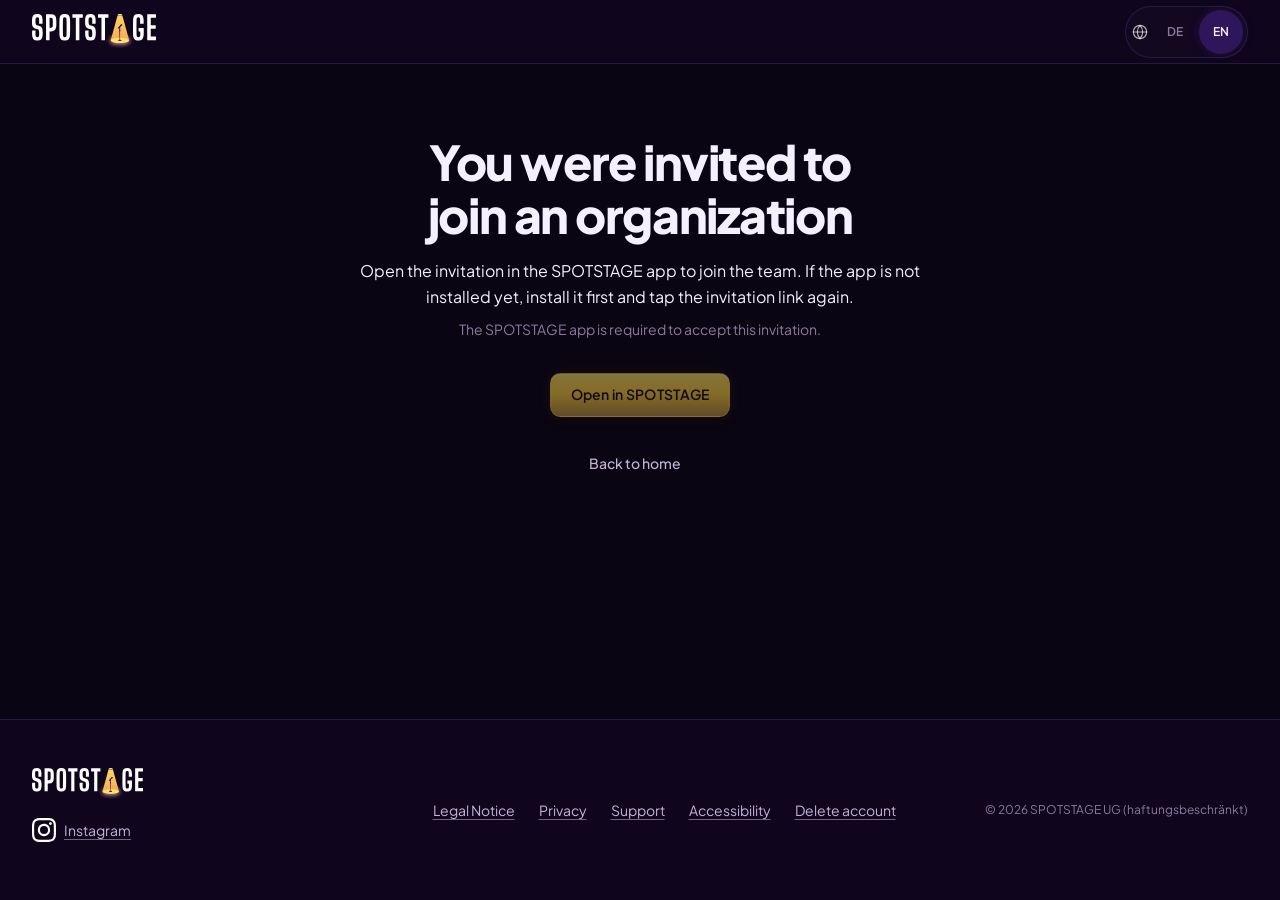
==== commit b4fe7331: "Add Instagram social link to site footers" ====
--- a/org/invite/index.html
+++ b/org/invite/index.html
@@ -11,6 +11,7 @@
   <meta name="theme-color" content="#0d0719">
   <meta name="description" content="Organisationseinladung | SPOTSTAGE" data-i18n-attr="invite.metaDescription:content">
   <title data-i18n="invite.metaTitle">Organisationseinladung | SPOTSTAGE</title>
+  <meta name="robots" content="noindex, nofollow">
   <link rel="canonical" href="https://spotstage.app/org/invite">
   <link rel="stylesheet" href="/css/styles.css">
 </head>
@@ -70,6 +71,10 @@
           <img src="/images/logo/spotstage_logo.svg" alt="" width="160" height="46">
           <span class="sr-only">SPOTSTAGE</span>
         </a>
+        <a class="site-footer__link site-footer__social" href="https://www.instagram.com/spotstage.app/" aria-label="SPOTSTAGE Instagram">
+          <img src="/images/social/instagram-white.svg" alt="" width="24" height="24">
+          <span>Instagram</span>
+        </a>
       </div>
       <nav class="site-footer__nav" aria-label="Footer-Navigation" data-i18n-attr="footer.navAria:aria-label">
         <ul class="site-footer__list">
--- a/css/styles.css
+++ b/css/styles.css
@@ -194,7 +194,7 @@
   outline: none;
 }
 
-:where(section[id], [id="hero"], [id="benefits"], [id="how-it-works"], [id="future-categories"], [id="download"]) {
+:where(section[id], [id="hero"], [id="how-it-works"], [id="future-categories"], [id="download"]) {
   scroll-margin-top: calc(var(--header-height) + 0.75rem);
 }
 
@@ -670,7 +670,6 @@
   background-color: var(--color-bg-secondary);
 }
 
-
 .section--download {
   position: relative;
   overflow: hidden;
@@ -703,126 +702,15 @@
   line-height: var(--line-height-base);
 }
 
-/* --------------------------------------------------------------------------
-   Benefits Area – Comparison Layout
-   -------------------------------------------------------------------------- */
-
-@keyframes benefit-icon-glow {
-  0%, 100% {
-    box-shadow: 0 0 12px rgba(124, 58, 237, 0.08);
-  }
-  50% {
-    box-shadow: 0 0 16px rgba(124, 58, 237, 0.18);
-  }
-}
-
-@keyframes benefit-icon-glow-gold {
-  0%, 100% {
-    box-shadow: 0 0 12px rgba(255, 224, 102, 0.06);
-  }
-  50% {
-    box-shadow: 0 0 16px rgba(255, 224, 102, 0.14);
-  }
-}
-
-@keyframes comparison-divider-pulse {
-  0%, 100% {
-    opacity: 0.55;
-  }
-  50% {
-    opacity: 0.9;
-  }
-}
-
-.benefits-area {
-  position: relative;
-  overflow: hidden;
-  background:
-    radial-gradient(ellipse 55% 45% at 8% 28%, rgba(124, 58, 237, 0.13) 0%, transparent 72%),
-    radial-gradient(ellipse 55% 45% at 92% 28%, rgba(212, 168, 83, 0.09) 0%, transparent 72%),
-    radial-gradient(ellipse 70% 35% at 50% 100%, rgba(255, 224, 102, 0.05) 0%, transparent 68%),
-    linear-gradient(180deg, var(--color-bg-primary) 0%, #0b0614 48%, var(--color-bg-primary) 100%);
-}
-
-.benefits-area__atmosphere {
-  position: absolute;
-  inset: 0;
-  pointer-events: none;
-  z-index: 0;
-  background:
-    radial-gradient(ellipse 40% 28% at 50% 72%, rgba(91, 33, 182, 0.08) 0%, transparent 70%);
-}
-
-.section--comparison,
 .section--benefits-cta {
   position: relative;
   z-index: 1;
   background: transparent;
 }
 
-.section--comparison {
-  padding-block: var(--space-2xl);
-  padding-bottom: var(--space-lg);
-}
-
 .section--benefits-cta {
   padding-top: var(--space-md);
   padding-bottom: var(--space-3xl);
-}
-
-/* Intro */
-
-.comparison__intro {
-  text-align: center;
-  max-width: 46rem;
-  margin: 0 auto var(--space-xl);
-}
-
-.comparison__heading {
-  margin-bottom: var(--space-md);
-  font-size: clamp(var(--font-size-3xl), 5vw, var(--font-size-5xl));
-  font-weight: var(--font-weight-extrabold);
-  line-height: 1.05;
-  letter-spacing: var(--letter-spacing-tight);
-  text-wrap: balance;
-  color: var(--color-text-primary);
-}
-
-.comparison__accent--artists,
-.comparison__accent--gold {
-  color: var(--color-artists);
-  text-shadow: var(--glow-artists);
-}
-
-.comparison__accent--organizers,
-.comparison__accent--purple {
-  color: var(--color-organizers);
-  text-shadow: var(--glow-organizers);
-}
-
-.comparison__subline {
-  margin: 0 auto;
-  max-width: 36rem;
-  font-size: clamp(var(--font-size-base), 1.9vw, var(--font-size-lg));
-  line-height: 1.55;
-  color: rgba(245, 240, 255, 0.78);
-}
-
-/* Two-column comparison */
-
-.comparison {
-  display: grid;
-  grid-template-columns: 1fr;
-  gap: var(--space-lg);
-}
-
-.comparison__divider {
-  position: relative;
-  width: min(100%, 14rem);
-  height: 1px;
-  margin-inline: auto;
-  background: var(--gradient-divider);
-  animation: comparison-divider-pulse 8s ease-in-out infinite;
 }
 
 .comparison__panel {
@@ -901,22 +789,6 @@
   background: rgba(124, 58, 237, 0.28);
 }
 
-.comparison__panel-header {
-  position: relative;
-  z-index: 1;
-  margin-bottom: var(--space-md);
-  padding-bottom: var(--space-sm);
-  border-bottom: 1px solid var(--color-border);
-}
-
-.comparison__panel--artist .comparison__panel-header {
-  border-bottom-color: rgba(254, 207, 57, 0.2);
-}
-
-.comparison__panel--organizer .comparison__panel-header {
-  border-bottom-color: rgba(167, 139, 250, 0.28);
-}
-
 .comparison__panel-title {
   margin-bottom: var(--space-xs);
   font-size: clamp(var(--font-size-xl), 2.5vw, var(--font-size-2xl));
@@ -943,160 +815,6 @@
   font-size: var(--font-size-sm);
   font-weight: var(--font-weight-medium);
   color: rgba(245, 240, 255, 0.72);
-}
-
-.comparison__list {
-  position: relative;
-  z-index: 1;
-  display: flex;
-  flex-direction: column;
-  gap: var(--space-sm);
-}
-
-/* Benefit items – icon left, text right */
-
-.benefit-item {
-  display: flex;
-  align-items: flex-start;
-  gap: var(--space-md);
-  padding: var(--space-sm) var(--space-md);
-  border-radius: var(--radius-md);
-  border: 1px solid rgba(255, 255, 255, 0.05);
-  background: rgba(255, 255, 255, 0.03);
-  opacity: 0;
-  transform: translateY(0.5rem);
-  transition:
-    opacity 0.32s ease var(--reveal-delay, 0ms),
-    transform 0.32s ease var(--reveal-delay, 0ms),
-    border-color var(--transition-fast),
-    background-color var(--transition-fast);
-}
-
-.benefit-item.is-visible {
-  opacity: 1;
-  transform: translateY(0);
-}
-
-.benefit-item__icon {
-  display: flex;
-  align-items: center;
-  justify-content: center;
-  flex-shrink: 0;
-  width: 2.875rem;
-  height: 2.875rem;
-  border-radius: var(--radius-full);
-  transition:
-    transform var(--transition-fast),
-    box-shadow var(--transition-fast),
-    border-color var(--transition-fast),
-    filter var(--transition-fast);
-}
-
-.benefit-item__icon svg {
-  width: 1.25rem;
-  height: 1.25rem;
-}
-
-.benefit-item--purple {
-  border-color: rgba(167, 139, 250, 0.14);
-  background: rgba(124, 58, 237, 0.1);
-}
-
-.benefit-item--gold {
-  border-color: rgba(255, 224, 102, 0.12);
-  background: rgba(255, 224, 102, 0.05);
-}
-
-.benefit-item--purple .benefit-item__icon {
-  border: 1px solid rgba(200, 170, 255, 0.45);
-  background: linear-gradient(145deg, rgba(124, 58, 237, 0.38) 0%, rgba(91, 33, 182, 0.26) 100%);
-  color: #d4c0ff;
-  animation: benefit-icon-glow 7s ease-in-out infinite;
-}
-
-.benefit-item--gold .benefit-item__icon {
-  border: 1px solid rgba(255, 224, 102, 0.38);
-  background: linear-gradient(145deg, rgba(255, 224, 102, 0.22) 0%, rgba(232, 201, 122, 0.14) 100%);
-  color: #ffe066;
-  animation: benefit-icon-glow-gold 7s ease-in-out infinite;
-}
-
-.benefit-item__body {
-  flex: 1;
-  min-width: 0;
-}
-
-.benefit-item__title {
-  margin: 0 0 0.2rem;
-  font-size: var(--font-size-base);
-  font-weight: var(--font-weight-bold);
-  line-height: 1.25;
-  color: var(--color-text-primary);
-  letter-spacing: -0.01em;
-}
-
-.benefit-item__text {
-  margin: 0;
-  font-size: var(--font-size-xs);
-  line-height: 1.45;
-  color: var(--color-text-secondary);
-}
-
-@media (hover: hover) {
-  .benefit-item:hover {
-    border-color: rgba(167, 139, 250, 0.22);
-    background: rgba(124, 58, 237, 0.14);
-    transform: translateX(3px);
-  }
-
-  .benefit-item.is-visible:hover {
-    transform: translateX(3px);
-  }
-
-  .benefit-item--gold:hover {
-    border-color: rgba(255, 224, 102, 0.22);
-    background: rgba(255, 224, 102, 0.08);
-  }
-
-  .benefit-item:hover .benefit-item__icon {
-    transform: scale(1.05);
-    filter: brightness(1.12);
-  }
-
-  .benefit-item--purple:hover .benefit-item__icon {
-    box-shadow: 0 0 22px rgba(124, 58, 237, 0.32);
-  }
-
-  .benefit-item--gold:hover .benefit-item__icon {
-    box-shadow: 0 0 22px rgba(255, 224, 102, 0.22);
-  }
-}
-
-@media (prefers-reduced-motion: reduce) {
-  .benefit-item {
-    opacity: 1;
-    transform: none;
-    transition: border-color var(--transition-fast), background-color var(--transition-fast);
-  }
-
-  .benefit-item__icon {
-    animation: none !important;
-  }
-
-  .comparison__divider {
-    animation: none !important;
-  }
-
-  @media (hover: hover) {
-    .benefit-item:hover,
-    .benefit-item.is-visible:hover {
-      transform: none;
-    }
-
-    .benefit-item:hover .benefit-item__icon {
-      transform: none;
-    }
-  }
 }
 
 /* CTA */
@@ -2155,7 +1873,6 @@
   font-weight: var(--font-weight-bold);
 }
 
-
 /* Hero action buttons */
 .hero-section__actions {
   display: flex;
@@ -2427,7 +2144,7 @@
 }
 
 .howto__eyebrow {
-  margin-bottom: var(--space-sm);
+  margin-bottom: var(--space-lg);
   font-size: var(--font-size-sm);
   font-weight: var(--font-weight-semibold);
   letter-spacing: 0.1em;
@@ -3986,24 +3703,11 @@
   .grid--4 {
     grid-template-columns: repeat(2, 1fr);
   }
-
-  .benefit-item {
-    padding: var(--space-sm) var(--space-md);
-  }
-
-  .benefit-item__text {
-    font-size: var(--font-size-sm);
-  }
 }
 
 @media (min-width: 768px) {
   .section {
     padding-block: var(--space-4xl);
-  }
-
-  .section--comparison {
-    padding-block: var(--space-2xl);
-    padding-bottom: var(--space-lg);
   }
 
   .section--benefits-cta {
@@ -4075,10 +3779,6 @@
 
   .grid--3 {
     grid-template-columns: repeat(3, 1fr);
-  }
-
-  .comparison__intro {
-    margin-bottom: var(--space-2xl);
   }
 
   .comparison__panel {
@@ -4255,35 +3955,6 @@
 
   .grid--4 {
     grid-template-columns: repeat(4, 1fr);
-  }
-
-  .comparison {
-    grid-template-columns: 1fr auto 1fr;
-    gap: var(--space-lg);
-    align-items: stretch;
-  }
-
-  .comparison__divider {
-    align-self: stretch;
-    width: 2px;
-    height: auto;
-    margin-inline: 0;
-    background: linear-gradient(
-      180deg,
-      transparent 0%,
-      rgba(124, 58, 237, 0.35) 18%,
-      rgba(200, 170, 255, 0.5) 50%,
-      rgba(212, 168, 83, 0.35) 82%,
-      transparent 100%
-    );
-  }
-
-  .comparison__divider::after {
-    width: 8px;
-    height: 8px;
-    box-shadow:
-      0 0 12px rgba(167, 139, 250, 0.45),
-      0 0 24px rgba(212, 168, 83, 0.2);
   }
 
   .comparison__panel-title {
@@ -4628,3 +4299,340 @@
 .invite-page__fallback {
   margin-top: var(--space-lg);
 }
+
+/* Homepage product features and launch CTAs. */
+.homepage-launch .hero-section__headline {
+  font-size: clamp(2rem, 3.3vw, 3.2rem);
+  text-transform: none;
+  text-wrap: balance;
+}
+.homepage-launch .hero-section__headline .hero-section__accent { font-size: inherit; }
+.homepage-launch .hero-section__subheadline {
+  font-size: clamp(1rem, 1.4vw, 1.2rem);
+  line-height: 1.6;
+}
+.product-eyebrow {
+  margin-top: var(--space-lg);
+  color: var(--color-text-secondary);
+  font-size: var(--font-size-sm);
+  font-weight: var(--font-weight-bold);
+  letter-spacing: .08em;
+  text-transform: uppercase;
+}
+.hero-section__actions.launch-actions {
+  max-width: 36rem;
+  flex-direction: row;
+  flex-wrap: wrap;
+}
+.launch-button {
+  display: inline-flex;
+  align-items: center;
+  justify-content: center;
+  min-height: 48px;
+  padding: .85rem 1.2rem;
+  border: 1px solid var(--color-border);
+  border-radius: var(--radius-md);
+  font-weight: var(--font-weight-bold);
+  line-height: 1.45;
+  text-align: center;
+  text-decoration: none;
+}
+.launch-button--primary { background: var(--color-artists); color: var(--color-bg-primary); }
+.launch-button--primary:hover { background: var(--color-gold-light); }
+.launch-button--secondary { color: var(--color-text-primary); background: var(--color-bg-card); }
+.launch-button--secondary:hover { border-color: var(--color-purple-light); }
+.launch-button:focus-visible,
+.store-link:focus-visible { outline: 3px solid var(--color-text-primary); outline-offset: 5px; }
+.section--features { padding-block: clamp(2.5rem, 4vw, 4rem); }
+.section--features .howto__switch { margin-bottom: var(--space-lg); }
+.product-features {
+  --feature-accent: var(--color-organizers);
+  --feature-soft: var(--color-organizers-soft);
+}
+.product-features[data-audience="artist"] {
+  --feature-accent: var(--color-artists);
+  --feature-soft: var(--color-artists-soft);
+}
+.product-feature {
+  display: grid;
+  grid-template-columns: minmax(0, 1fr) minmax(0, 1fr);
+  align-items: center;
+  gap: clamp(2rem, 6vw, 6rem);
+  padding-block: clamp(2.5rem, 6vw, 5rem);
+  border-top: 1px solid var(--color-border);
+}
+.product-feature__copy { min-width: 0; max-width: 36rem; }
+.product-feature__label {
+  color: var(--feature-accent);
+  font-size: var(--font-size-sm);
+  font-weight: var(--font-weight-bold);
+  text-transform: uppercase;
+  letter-spacing: .09em;
+  margin-bottom: var(--space-md);
+}
+.product-feature h3 {
+  font-size: clamp(1.8rem, 3.1vw, 3rem);
+  font-weight: var(--font-weight-extrabold);
+  line-height: 1.15;
+  letter-spacing: var(--letter-spacing-tight);
+  text-wrap: balance;
+  overflow-wrap: anywhere;
+  margin: 0 0 var(--space-lg);
+}
+.product-feature__description { font-size: 1.125rem; line-height: 1.7; color: var(--color-text-secondary); }
+.product-feature__benefit {
+  border-left: 3px solid var(--feature-accent);
+  padding: var(--space-md) var(--space-lg);
+  margin-top: var(--space-xl);
+  background: var(--feature-soft);
+  border-radius: 0 var(--radius-md) var(--radius-md) 0;
+  line-height: 1.65;
+  color: var(--color-text-primary);
+}
+.product-feature__visual {
+  margin: 0;
+  display: flex;
+  flex-direction: column;
+  align-items: center;
+  gap: var(--space-md);
+  min-width: 0;
+}
+.product-feature__visual img {
+  display: block;
+  width: min(100%, 17rem);
+  height: auto;
+  max-height: 34rem;
+  object-fit: contain;
+}
+.product-feature__visual figcaption { font-size: var(--font-size-sm); color: var(--color-text-secondary); text-align: center; }
+.early-feedback {
+  border-block: 1px solid var(--color-border);
+  padding-block: clamp(2.5rem, 5vw, 4rem);
+  background:
+    radial-gradient(circle at 27% 43%, rgba(161, 63, 168, .42) 0%, rgba(161, 63, 168, .20) 18%, transparent 42%),
+    radial-gradient(circle at 58% 24%, rgba(91, 53, 166, .38) 0%, rgba(91, 53, 166, .18) 26%, transparent 52%),
+    radial-gradient(circle at 82% 53%, rgba(118, 87, 216, .28) 0%, transparent 42%),
+    linear-gradient(110deg, #1b1238 0%, #24184a 42%, #211644 100%);
+}
+.early-feedback__inner { max-width: 52rem; text-align: center; }
+.early-feedback h2 { font-size: clamp(1.75rem, 3vw, 2.5rem); margin-bottom: var(--space-lg); }
+.early-feedback p { color: var(--color-text-secondary); line-height: 1.7; margin-bottom: var(--space-md); }
+.early-feedback .launch-button {
+  margin-top: var(--space-md);
+  min-height: 3.5rem;
+  padding: .95rem var(--space-xl);
+  color: var(--color-bg-primary);
+  background: var(--color-artists);
+  border-color: var(--color-artists);
+  box-shadow: 0 4px 18px var(--color-artists-soft);
+  transition: background-color var(--transition-fast), border-color var(--transition-fast), box-shadow var(--transition-fast);
+}
+@media (hover: hover) {
+  .early-feedback .launch-button:hover {
+    background: var(--color-gold-light);
+    border-color: var(--color-gold-light);
+    box-shadow: 0 6px 24px var(--color-artists-soft);
+  }
+}
+.early-feedback .launch-button:focus-visible {
+  outline: 3px solid var(--color-text-primary);
+  outline-offset: 5px;
+}
+.early-feedback .launch-button:active {
+  background: var(--color-gold);
+  border-color: var(--color-gold);
+  box-shadow: none;
+}
+.download-cta__description { color: var(--color-text-secondary); line-height: 1.65; }
+.store-links { display: flex; flex-wrap: wrap; justify-content: center; gap: var(--space-lg); margin-top: var(--space-xl); }
+.store-link { display: inline-flex; align-items: center; border-radius: 8px; }
+.store-link img { height: 54px; width: auto; max-width: 100%; }
+.store-link[aria-disabled="true"] { opacity: .55; cursor: default; }
+.store-status { color: var(--color-text-secondary); font-size: var(--font-size-sm); margin-top: var(--space-lg); }
+@media (max-width: 767px) {
+  .product-feature { grid-template-columns: minmax(0, 1fr); }
+  .product-feature__visual img { width: min(70%, 15rem); }
+  .hero-section__actions.launch-actions { justify-content: center; }
+  .hero-section__actions .launch-button { width: 100%; }
+}
+@media (max-width: 359px) {
+  .homepage-launch .site-header__logo img { width: 100px; }
+  .homepage-launch .site-header__actions { gap: .5rem; }
+  .homepage-launch .lang-switch__icon { display: none; }
+}
+
+/* Feature carousel: manual navigation and a single introduction per active slide. */
+.product-feature[hidden],
+.feature-carousel__controls[hidden] { display: none; }
+.feature-carousel .product-feature {
+  grid-template-columns: minmax(0, 1fr) minmax(0, 1fr);
+  gap: clamp(1.5rem, 3vw, 3rem);
+  padding-block: var(--space-lg);
+  min-height: 0;
+}
+
+.feature-carousel .product-feature h3 { font-size: clamp(1.7rem, 2.25vw, 2.3rem); }
+.feature-carousel .product-feature__description { font-size: 1.05rem; }
+.feature-carousel .product-feature__benefit { margin-top: var(--space-lg); }
+.feature-carousel #feature-list { touch-action: pan-y pinch-zoom; }
+.feature-carousel { position: relative; padding-inline: 64px; }
+.feature-carousel__controls { display: flex; align-items: center; justify-content: center; margin-top: 0; min-height: 44px; }
+.feature-carousel__arrow,
+.feature-carousel__dot { border: 1px solid var(--color-border); color: var(--color-text-primary); background: var(--color-bg-card); cursor: pointer; }
+.feature-carousel__arrow { position: absolute; top: calc((100% - 44px) / 2); transform: translateY(-50%); z-index: 4; display: grid; place-items: center; width: 44px; height: 44px; border-radius: var(--radius-md); background: rgba(18,13,54,.24); }
+#feature-prev { left: 0; }
+#feature-next { right: 0; }
+.feature-chevron { display: block; width: 10px; height: 10px; border-top: 2px solid currentColor; border-right: 2px solid currentColor; transform: translateX(-2px) rotate(45deg); }
+.feature-chevron--previous { transform: translateX(2px) rotate(-135deg); }
+.feature-carousel__dots { display: flex; }
+.feature-carousel__dot { display: grid; place-items: center; width: 44px; height: 44px; border: 0; background: transparent; padding: 0; }
+.feature-carousel__dot::after { content: ''; width: 10px; height: 10px; border-radius: 50%; border: 1px solid var(--color-text-secondary); }
+.feature-carousel__dot.is-active::after { background: var(--color-artists); border-color: var(--color-artists); }
+.feature-carousel:has([data-audience="organizer"]) .feature-carousel__dot.is-active::after { background: var(--color-organizers); border-color: var(--color-organizers); }
+.feature-carousel__arrow:hover { border-color: var(--color-purple-light); }
+.feature-carousel__arrow:focus-visible,
+.feature-carousel__dot:focus-visible { outline: 3px solid var(--color-text-primary); outline-offset: 2px; }
+.store-links--hero { justify-content: flex-start; margin-top: var(--space-md); }
+.hero-feature-link { color: var(--color-text-secondary); text-underline-offset: .25em; text-decoration: underline; margin-top: var(--space-lg); line-height: 1.6; padding-block: .5rem; }
+.hero-feature-link:focus-visible { outline: 3px solid var(--color-text-primary); outline-offset: 4px; }
+.hero-section__copy > .store-status { margin-top: var(--space-sm); }
+@media (max-width: 767px) {
+  .feature-carousel .product-feature { grid-template-columns: minmax(0, 1fr); min-height: 0; gap: var(--space-lg); }
+
+  .feature-carousel__controls { gap: .25rem; }
+  .store-links--hero { justify-content: center; }
+  .section--features .howto__switch { position: static; flex-direction: row; }
+  .section--features .howto__switch-btn { flex: 1; width: auto; min-width: 0; min-height: 44px; padding: .55rem .4rem; font-size: .8rem; }
+}
+
+/* Compact, proportional UI stage. Original images are never cropped or re-rendered. */
+.feature-carousel .product-feature__visual { position: relative; width: 100%; max-width: 500px; justify-self: center; overflow: visible; }
+.feature-composition { position: relative; width: 100%; aspect-ratio: 10 / 9; isolation: isolate; margin-bottom: 0; }
+.feature-carousel .feature-composition__layer {
+  position: absolute; left: var(--x); top: var(--y); width: var(--size); z-index: var(--z, 1);
+  height: auto; max-height: none; transform: rotate(var(--rotation));
+  filter: drop-shadow(0 18px 28px rgba(0,0,0,.30)) drop-shadow(0 5px 10px rgba(0,0,0,.18));
+  pointer-events: none;
+}
+.product-feature:not([hidden]) .feature-composition__layer {
+  animation: feature-layer-enter var(--duration) cubic-bezier(.2,.8,.2,1) var(--delay) both;
+}
+.product-feature__visual .feature-annotation { position: absolute; left: 27%; top: 17%; bottom: auto; width: 69%; z-index: 2; transform: rotate(2deg); color: var(--color-text-primary); font-size: clamp(.75rem, 1.1vw, .95rem); line-height: 1.4; text-shadow: 0 2px 8px var(--color-bg-primary); }
+.feature-annotation strong { color: var(--color-artists); letter-spacing: .16em; display: flex; align-items: center; gap: .65rem; font-size: clamp(1.05rem, 1.8vw, 1.5rem); margin-bottom: .25rem; }
+.feature-annotation strong::before, .feature-annotation strong::after { content: ''; flex: 1; height: 1px; background: linear-gradient(90deg, transparent, var(--color-organizers), var(--color-artists)); opacity: .7; }
+.feature-annotation strong::after { transform: scaleX(-1); }
+.product-feature:not([hidden]) .feature-annotation { animation: feature-annotation-enter 900ms cubic-bezier(.2,.8,.2,1) 800ms both; }
+@keyframes feature-annotation-enter {
+  from { opacity: 0; transform: translateY(15px) rotate(2deg); }
+  to { opacity: 1; transform: translateY(0) rotate(2deg); }
+}
+@keyframes feature-layer-enter {
+  from { opacity: 0; transform: translate(var(--enter-x), var(--enter-y, 20px)) scale(.96) rotate(var(--rotation)); }
+  to { opacity: 1; transform: translate(0, 0) scale(1) rotate(var(--rotation)); }
+}
+@media (max-width: 1023px) {
+  .feature-carousel .product-feature { grid-template-columns: minmax(0, 1fr); gap: var(--space-lg); }
+  .feature-carousel .product-feature__copy { max-width: 42rem; }
+  .feature-carousel .product-feature__visual { max-width: 460px; }
+  .feature-carousel__arrow { top: auto; bottom: calc(44px + var(--space-lg) + 207px); transform: translateY(50%); }
+}
+@media (max-width: 479px) {
+  .feature-carousel .feature-composition__layer { filter: drop-shadow(0 10px 16px rgba(0,0,0,.30)) drop-shadow(0 3px 6px rgba(0,0,0,.18)); }
+  .feature-carousel { padding-inline: 0; }
+  .feature-carousel__arrow { bottom: calc(44px + var(--space-lg) + (100vw - 48px) * .45); }
+  #feature-prev { left: -8px; }
+  #feature-next { right: -8px; }
+  .feature-annotation strong { font-size: 1.05rem; }
+}
+@media (prefers-reduced-motion: reduce) {
+  .product-feature:not([hidden]) .feature-composition__layer { animation: none; opacity: 1; transform: rotate(var(--rotation)); }
+  .product-feature:not([hidden]) .feature-annotation { animation: none; opacity: 1; transform: rotate(2deg); }
+}
+
+/* Reserve text lines rather than clipping copy. Longer text can still grow. */
+.feature-carousel .product-feature h3 { min-height: 2lh; }
+.feature-carousel .product-feature__description { min-height: 3lh; }
+@media (max-width: 1023px) {
+  .feature-carousel .product-feature h3 { min-height: 3lh; }
+  .feature-carousel .product-feature__description { min-height: 4lh; }
+}
+@media (max-width: 479px) {
+  .feature-carousel .product-feature__description { min-height: 5lh; }
+}
+
+/* Compact mobile hero; desktop branding and visuals retain their sizing. */
+@media (max-width: 767px) {
+  .homepage-launch .hero-section__logo { margin-bottom: var(--space-sm); }
+  .homepage-launch .hero-section__logo img { height: 4.225rem; }
+  .homepage-launch .hero-section__slogan {
+    font-size: .625rem;
+    letter-spacing: .1em;
+    margin-bottom: var(--space-sm);
+  }
+  .homepage-launch .hero-section__headline { margin-top: var(--space-sm); margin-bottom: var(--space-sm); }
+  .homepage-launch .hero-section__subheadline { margin-top: var(--space-sm); margin-bottom: var(--space-md); }
+  .homepage-launch .store-links--hero { margin-top: var(--space-sm); gap: var(--space-sm); }
+  .homepage-launch .hero-section__copy > .store-status { margin-top: var(--space-sm); margin-bottom: 0; }
+  .homepage-launch .hero-section__grid { gap: var(--space-lg); }
+  .homepage-launch .hero-section__phone-screen { height: clamp(16.5rem, 52.8vw, 19.25rem); }
+}
+
+.product-feature__details { display: contents; }
+/* Mobile showcase: keep text in flow while overlapping the visual's lower edge. */
+@media (max-width: 767px) {
+  .feature-carousel { padding-inline: 0; }
+  .feature-carousel .product-feature { gap: 0; align-items: start; padding-bottom: var(--space-sm); }
+  .feature-carousel .product-feature__copy { display: contents; }
+  .feature-carousel .product-feature__label { grid-row: 1; }
+  .feature-carousel .product-feature h3 { grid-row: 2; }
+  .feature-carousel .product-feature__label,
+  .feature-carousel .product-feature h3,
+  .feature-carousel .product-feature__description,
+  .feature-carousel .product-feature__benefit { min-height: 0; height: auto; }
+  .feature-carousel .product-feature__visual { grid-row: 3; max-width: 460px; }
+  .feature-carousel .product-feature__details {
+    display: block;
+    grid-row: 4;
+    position: relative;
+    z-index: 3;
+    margin-top: -22.5%;
+    padding: var(--space-md);
+    border: 1px solid rgba(255,255,255,.1);
+    border-radius: var(--radius-lg);
+    background: linear-gradient(135deg, rgba(25,13,50,.88), rgba(53,30,83,.80));
+    -webkit-backdrop-filter: blur(12px);
+    backdrop-filter: blur(12px);
+    box-shadow: 0 8px 24px rgba(0,0,0,.18);
+  }
+  .feature-carousel .product-feature__description { margin: 0; }
+  .feature-carousel .product-feature__benefit {
+    margin: var(--space-md) 0 0;
+    padding: 0 0 0 var(--space-md);
+    background: transparent;
+    border-radius: 0;
+    font-weight: var(--font-weight-semibold);
+  }
+  .feature-carousel__arrow { top: clamp(10rem, 35%, 18rem); bottom: auto; transform: translateY(-50%); }
+  .product-feature:not([hidden]) .feature-composition__layer { animation-delay: calc(var(--delay) * .875 + 200ms); }
+  .product-feature:not([hidden]) .feature-annotation { animation-delay: 900ms; }
+  .product-feature:not([hidden]) .product-feature__details { animation: feature-details-enter 700ms ease 1200ms both; }
+  @keyframes feature-details-enter {
+    from { opacity: 0; transform: translateY(20px); }
+    to { opacity: 1; transform: translateY(0); }
+  }
+}
+@media (max-width: 767px) and (prefers-reduced-motion: reduce) {
+  .product-feature:not([hidden]) .feature-composition__layer,
+  .product-feature:not([hidden]) .feature-annotation,
+  .product-feature:not([hidden]) .product-feature__details { animation: none; opacity: 1; transform: none; }
+}
+
+.site-footer .site-footer__social {
+  gap: var(--space-sm);
+  min-height: 2.75rem;
+}
+.site-footer__social img {
+  width: 1.5rem;
+  height: 1.5rem;
+  flex-shrink: 0;
+}
